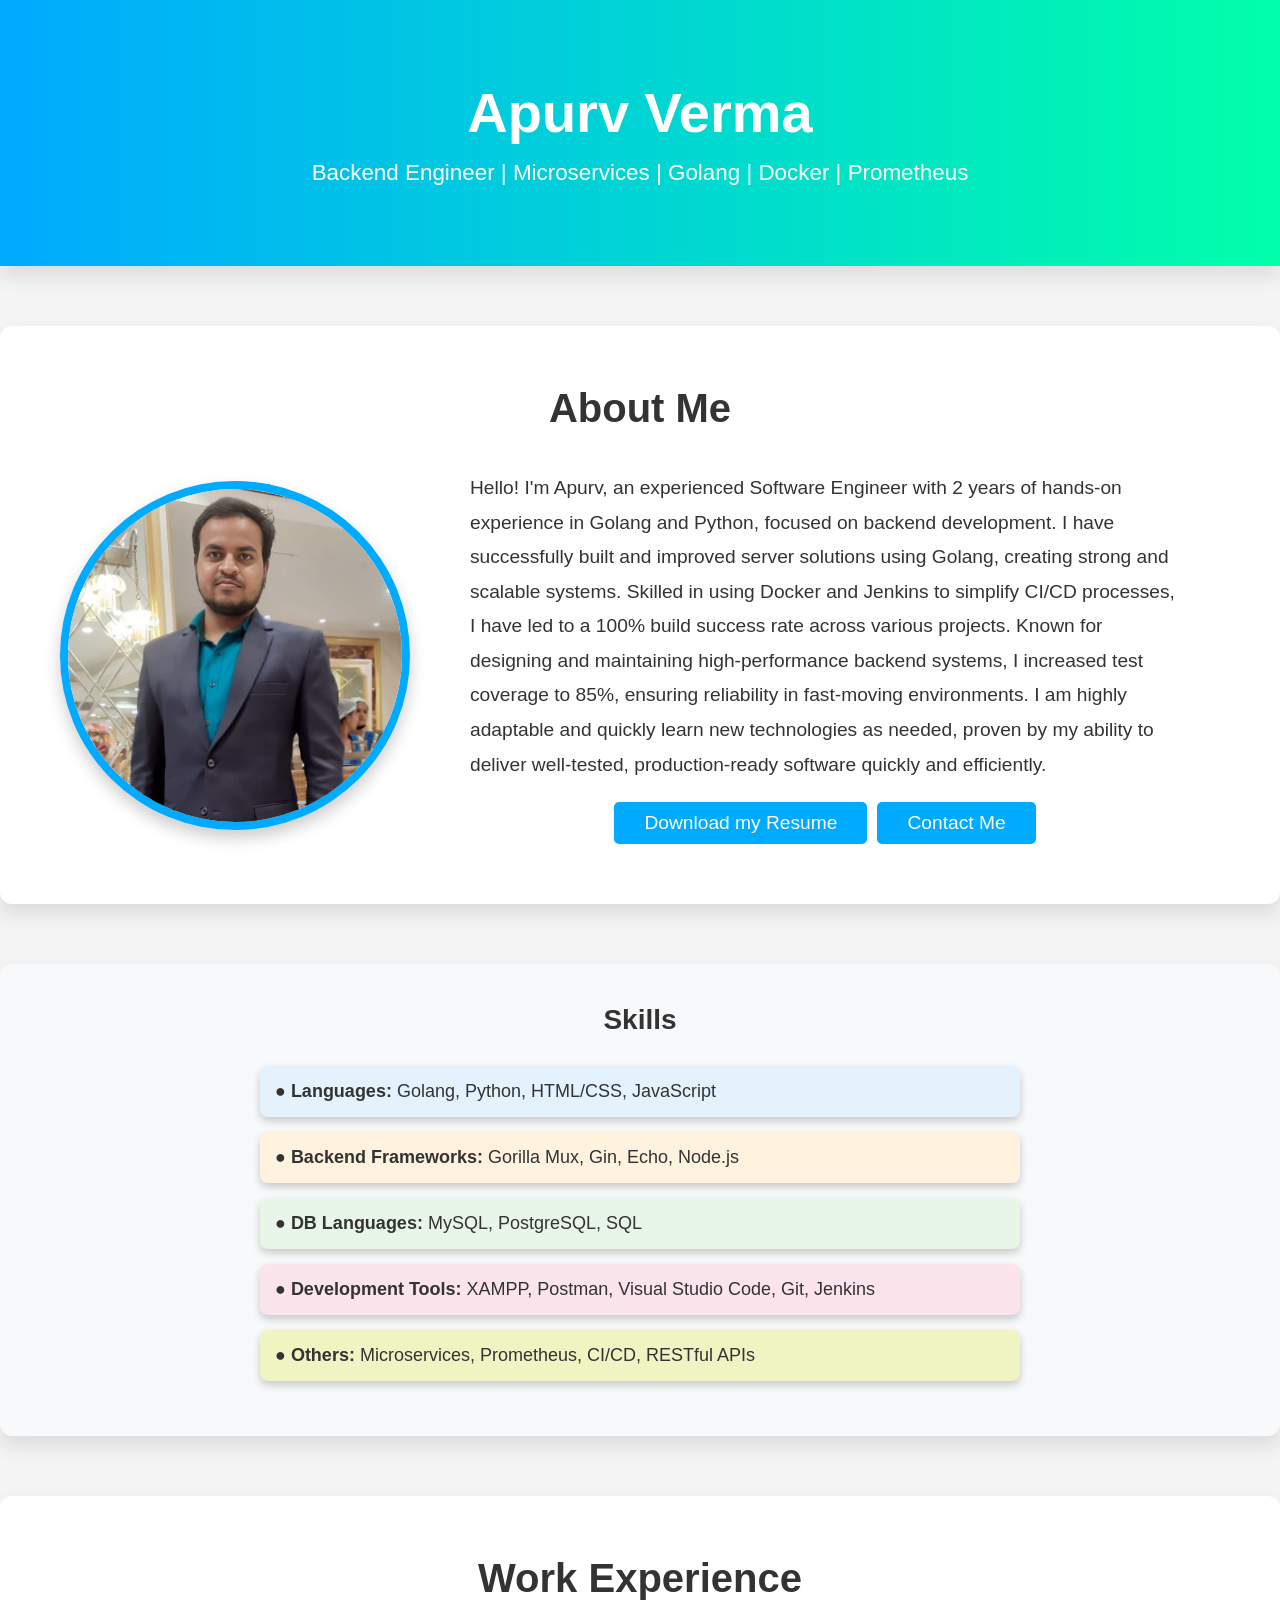
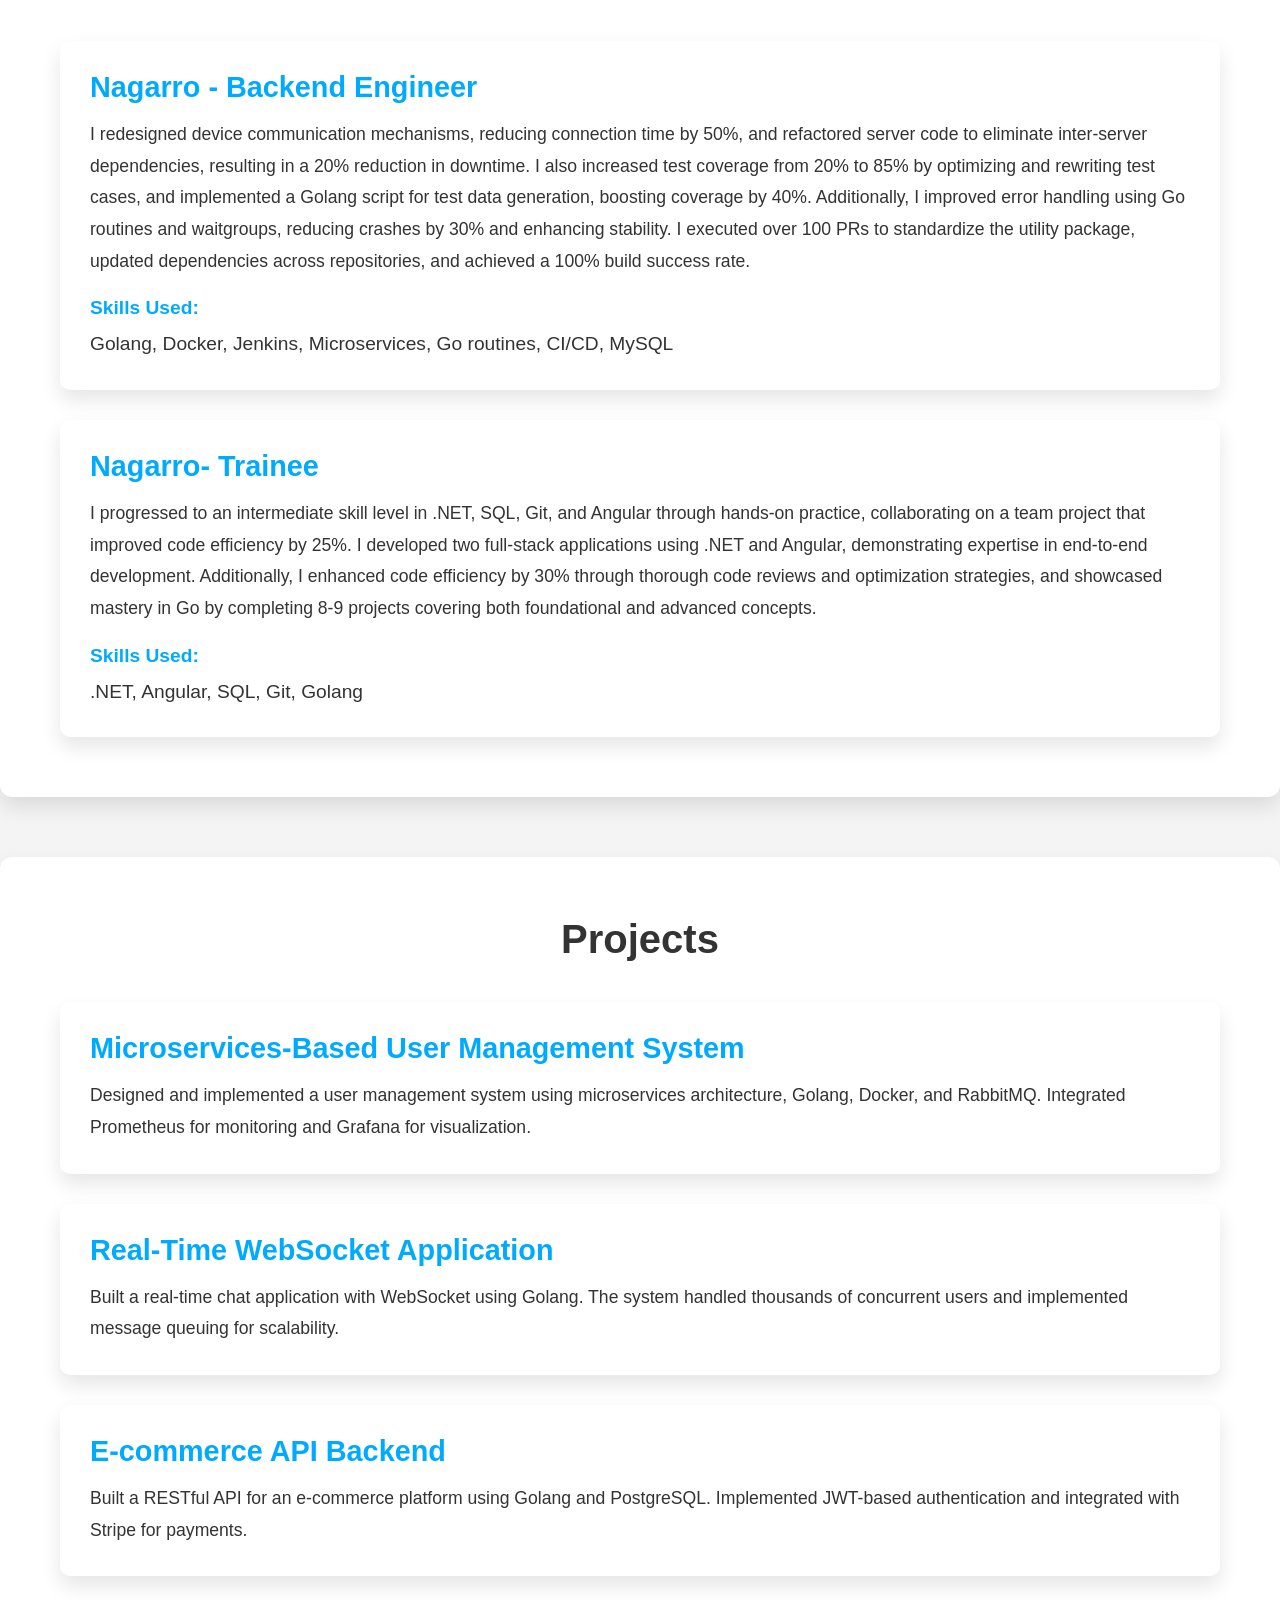
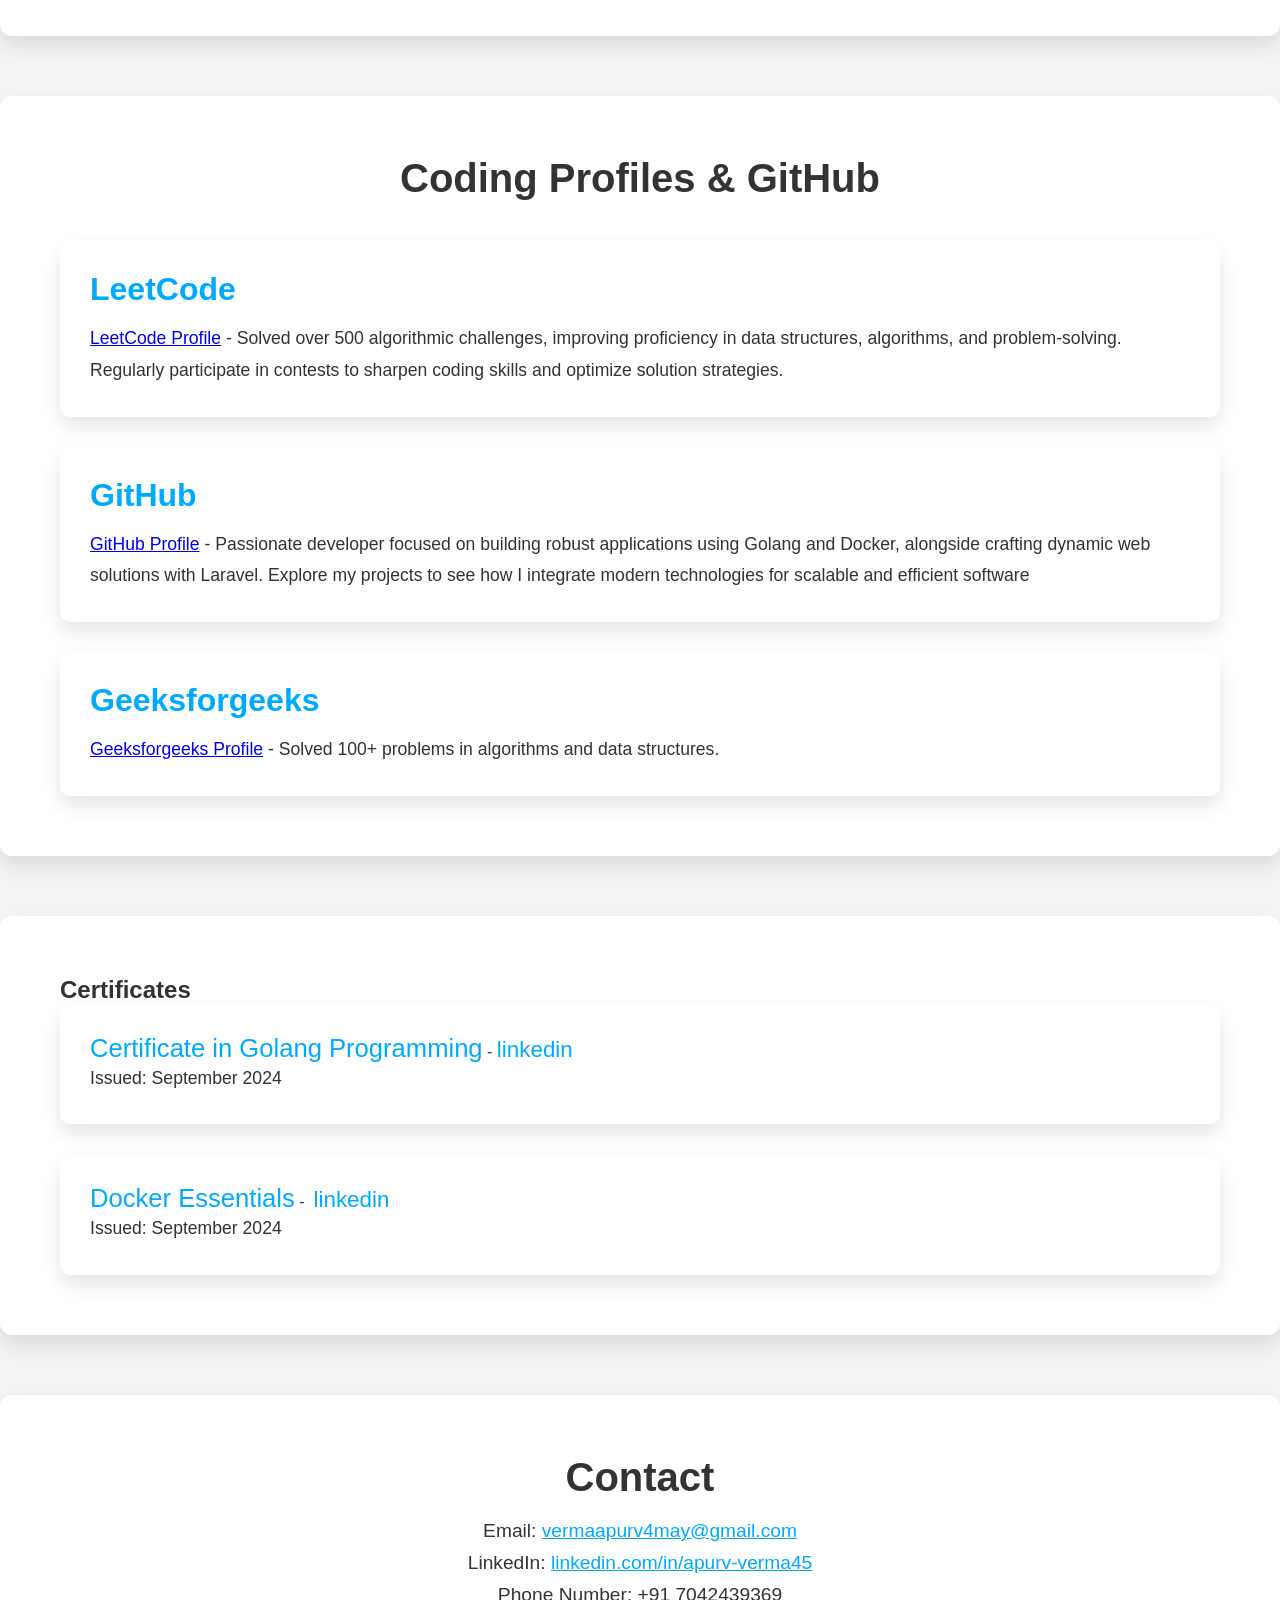
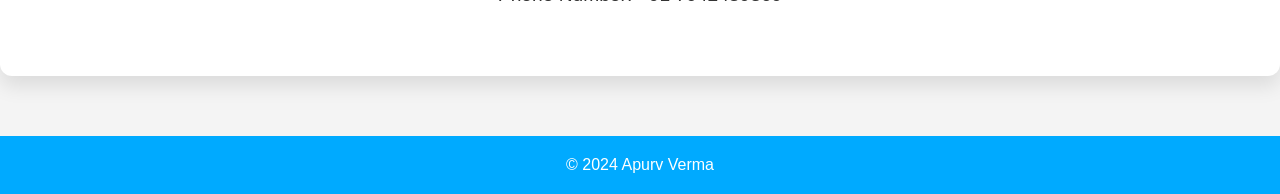
==== index.html @ f47a8c75 "update" ====
<!DOCTYPE html>
<html lang="en">
<head>
    <meta charset="UTF-8">
    <meta name="viewport" content="width=device-width, initial-scale=1.0">
    <title>Apurv Verma</title>
    <link rel="stylesheet" href="styles.css">
</head>
<body>

    <!-- Header Section -->
    <header>
        <div class="header-content">
            <h1>Apurv Verma</h1>
            <p>Backend Engineer | Microservices | Golang | Docker | Prometheus</p>
        </div>
    </header>

    <!-- About Section -->
    <section class="about">
        <div class="container">
            <h2>About Me</h2>
            
            <div class="about-content">
                <div class="about-image">
                    <img src="img.png" alt="Apurv's Profile Picture">
                </div>
                <div class="about-text">
                    <p>Hello! I'm Apurv, an experienced Software Engineer with 2 years of hands-on experience in Golang and Python, focused on backend development. 
                        I have successfully built and improved server solutions using Golang, creating strong and scalable systems. Skilled in using Docker and Jenkins to simplify CI/CD processes,
                         I have led to a 100% build success rate across various projects. Known for designing and maintaining high-performance backend systems, I increased test coverage to 85%, ensuring reliability in fast-moving environments. 
                        I am highly adaptable and quickly learn new technologies as needed, proven by my ability to deliver well-tested, production-ready software quickly and efficiently.</p>
                <div class="button-container">
                    <a href="https://drive.google.com/uc?id=1HU3MiGhmNAr9wUgh-HEKDTlU5QLwqvDx" class="button" download>Download my Resume</a>
                    <a href="#contact" class="button">Contact Me</a>
                </div>
            </div>
                
            </div>
        </div>
    </section>

  
<!-- Skills Section -->
<section class="skills">
    <div class="container">
        <h2>Skills</h2>
        <div class="skills-content">
            <p>● <strong>Languages:</strong>  Golang, Python, HTML/CSS, JavaScript</p>
            <p>● <strong>Backend Frameworks:</strong> Gorilla Mux, Gin, Echo, Node.js</p>
            <p>● <strong>DB Languages:</strong> MySQL, PostgreSQL, SQL</p>
            <p>● <strong>Development Tools:</strong> XAMPP, Postman, Visual Studio Code, Git, Jenkins</p>
            <p>● <strong>Others:</strong> Microservices, Prometheus, CI/CD, RESTful APIs</p>
        </div>
    </div>
</section>


    <!-- Experience Section -->
    <section class="experience">
        <div class="container">
            <h2>Work Experience</h2>
            <div class="experience-content">
                <div class="experience-item">
                    <h3>Nagarro - Backend Engineer</h3>
                    <p>I redesigned device communication mechanisms, reducing connection time by 50%, and refactored server code to eliminate inter-server dependencies, resulting in a 20% reduction in downtime. I also increased test coverage from 20% to 85% by optimizing and rewriting test cases, and implemented a Golang script for test data generation, boosting coverage by 40%. Additionally, I improved error handling using Go routines and waitgroups, reducing crashes by 30% and enhancing stability. I executed over 100 PRs to standardize the utility package, updated dependencies across repositories, and achieved a 100% build success rate.</p>
                    <div class="skills-used">
                        <h3>Skills Used:</h3>
                        <p>Golang, Docker, Jenkins, Microservices, Go routines, CI/CD, MySQL</p>
                    </div>
                </div>
                <div class="experience-item">
                    <h3>Nagarro- Trainee</h3>
                    <p>I progressed to an intermediate skill level in .NET, SQL, Git, and Angular through hands-on practice, collaborating on a team project that improved code efficiency by 25%. I developed two full-stack applications using .NET and Angular, demonstrating expertise in end-to-end development. Additionally, I enhanced code efficiency by 30% through thorough code reviews and optimization strategies, and showcased mastery in Go by completing 8-9 projects covering both foundational and advanced concepts.</p>
                    <div class="skills-used">
                        <h3>Skills Used:</h3>
                        <p> .NET, Angular, SQL, Git, Golang</p>
                    </div>
                </div>
            </div>
        </div>
    </section>

    <!-- Projects Section -->
    <section class="projects">
        <div class="container">
            <h2>Projects</h2>
            <div class="projects-content">
                <div class="project-item">
                    <h3>Microservices-Based User Management System</h3>
                    <p>Designed and implemented a user management system using microservices architecture, Golang, Docker, and RabbitMQ. Integrated Prometheus for monitoring and Grafana for visualization.</p>
                </div>
                <div class="project-item">
                    <h3>Real-Time WebSocket Application</h3>
                    <p>Built a real-time chat application with WebSocket using Golang. The system handled thousands of concurrent users and implemented message queuing for scalability.</p>
                </div>
                <div class="project-item">
                    <h3>E-commerce API Backend</h3>
                    <p>Built a RESTful API for an e-commerce platform using Golang and PostgreSQL. Implemented JWT-based authentication and integrated with Stripe for payments.</p>
                </div>
            </div>
        </div>
    </section>

    <!-- Coding Profiles & GitHub Section -->
    <section class="coding-profiles">
        <div class="container">
            <h2>Coding Profiles & GitHub</h2>
            <div class="profiles-content">
                <div class="profile-item">
                    <h3>LeetCode</h3>
                    <p><a href="https://leetcode.com/mikewattoski" target="_blank">LeetCode Profile</a> - Solved over 500 algorithmic challenges, improving proficiency in data structures, algorithms, and problem-solving. Regularly participate in contests to sharpen coding skills and optimize solution strategies.</p>
                </div>
                <div class="profile-item">
                    <h3>GitHub</h3>
                    <p><a href="https://github.com/Mikewattoski" target="_blank">GitHub Profile</a> - Passionate developer focused on building robust applications using Golang and Docker, alongside crafting dynamic web solutions with Laravel. Explore my projects to see how I integrate modern technologies for scalable and efficient software</p>
                </div>
                <div class="profile-item">
                    <h3>Geeksforgeeks</h3>
                    <p><a href="https://www.geeksforgeeks.org/user/vermaapurv420/" target="_blank">Geeksforgeeks Profile</a> - Solved 100+ problems in algorithms and data structures.</p>
                </div>
            </div>
        </div>
    </section>

    <section class="certificates-section"></div>
        <div class="container">
        <h2>Certificates</h2>
        <div class="certificate-content">
        <div class="certificate">
            <span class="certificate-title">Certificate in Golang Programming</span>&nbsp;-&nbsp;<span class="certificate-titlin">linkedin</span><br>
            <p>Issued: September 2024</p>
        </div>
        <div class="certificate">
            <span class="certificate-title">Docker Essentials</span>&nbsp;-&nbsp;  <span class="certificate-titlin">linkedin</span><br>
            <p>Issued: September 2024</p>
        </div>
    </div>
        </div>
        <!-- Add more certificates as needed -->
    </section>

    <!-- Contact Section -->
    <section class="contact" id="contact">
        <div class="container">
            <h2>Contact</h2>
            <p>Email: <a href="mailto:vermaapurv4may@gmail.com">vermaapurv4may@gmail.com</a></p>
            <p>LinkedIn: <a href="https://www.linkedin.com/in/apurv-verma45" target="_blank">linkedin.com/in/apurv-verma45</a></p>
            <p>Phone Number: +91 7042439369</p>
        </div>
    </section>

    <!-- Footer -->
    <footer>
        <p>© 2024 Apurv Verma</p>
    </footer>

</body>
</html>
---- styles.css ----
/* Global Styles */
* {
    margin: 0;
    padding: 0;
    box-sizing: border-box;
}

body {
    font-family: 'Arial', sans-serif;
    background-color: #f4f4f4;
    color: #333;
}

/* Container */
.container {
    max-width: 1200px;
    margin: auto;
    padding: 0 20px;
}

/* Section Styling */
section {
    margin-bottom: 60px;
    padding: 60px 20px;
    background-color: #fff;
    border-radius: 12px;
    box-shadow: 0 10px 20px rgba(0, 0, 0, 0.1);
}

/* Header */
header {
    background: linear-gradient(90deg, #00aaff, #00ffaa);
    padding: 80px 0;
    text-align: center;
    color: #fff;
    margin-bottom: 60px;
    box-shadow: 0 10px 20px rgba(0, 0, 0, 0.1);
}

header h1 {
    font-size: 3.5rem;
    margin-bottom: 15px;
}

header p {
    font-size: 1.4rem;
}

/* About Section */
.about h2 {
    text-align: center;
    margin-bottom: 40px;
    font-size: 2.5rem;
}

.about-content {
    display: flex;
    justify-content: space-between;
    align-items: center;
    flex-wrap: wrap;
}

.about-text {
    flex: 1;
    margin-right: 40px;
}

.about-image img {
    width: 350px;
    border-radius: 50%;
    border: 8px solid #00aaff;
    box-shadow: 0 8px 16px rgba(0, 0, 0, 0.2);
    margin-right: 60px;
}

.about p {
    font-size: 1.2rem;
    line-height: 1.8;
}

/* Experience Section */
.experience h2 {
    text-align: center;
    margin-bottom: 40px;
    font-size: 2.5rem;
}

.experience-content {
    display: flex;
    flex-direction: column;
    gap: 30px;
}

.experience-item {
    background-color: #fff;
    padding: 30px;
    border-radius: 10px;
    box-shadow: 0 10px 20px rgba(0, 0, 0, 0.1);
    transition: transform 0.3s ease;
}

.experience-item:hover {
    transform: translateY(-5px);
}

.experience-item h3 {
    font-size: 1.8rem;
    color: #00aaff;
    margin-bottom: 15px;
}

.experience-item p {
    font-size: 1.1rem;
    line-height: 1.8;
}

/* Projects Section */
.projects h2 {
    text-align: center;
    margin-bottom: 40px;
    font-size: 2.5rem;
}

.projects-content {
    display: flex;
    flex-direction: column;
    gap: 30px;
}

.project-item {
    background-color: #fff;
    padding: 30px;
    border-radius: 10px;
    box-shadow: 0 10px 20px rgba(0, 0, 0, 0.1);
    transition: transform 0.3s ease;
}

.project-item:hover {
    transform: translateY(-5px);
}

.project-item h3 {
    font-size: 1.8rem;
    color: #00aaff;
    margin-bottom: 15px;
}

.project-item p {
    font-size: 1.1rem;
    line-height: 1.8;
}

/* Coding Profiles & GitHub Section */
.coding-profiles h2 {
    text-align: center;
    margin-bottom: 40px;
    font-size: 2.5rem;
}

.profiles-content {
    display: flex;
    flex-direction: column;
    gap: 30px;
}

.profile-item {
    background-color: #fff;
    padding: 30px;
    border-radius: 10px;
    box-shadow: 0 10px 20px rgba(0, 0, 0, 0.1);
    transition: transform 0.3s ease;
}

.profile-item:hover {
    transform: translateY(-5px);
}

.profile-item h3 {
    font-size: 2rem;
    color: #00aaff;
    margin-bottom: 15px;
}

.profile-item p {
    font-size: 1.1rem;
    line-height: 1.8;
}

/* Contact Section */
.contact h2 {
    text-align: center;
    margin-bottom: 20px;
    font-size: 2.5rem;
}

.contact p {
    text-align: center;
    font-size: 1.2rem;
    margin-bottom: 10px;
}

.contact a {
    color: #00aaff;
}

/* Footer */
footer {
    text-align: center;
    padding: 20px;
    background-color: #00aaff;
    color: #fff;
    font-size: 1rem;
    margin-top: 40px;
}


.skills-used {
    margin-top: 20px;
}

.skills-used h3 {
    font-size: 1.2rem;
    color: #00aaff;
    margin-bottom: 10px;
}

.skills-used p {
    font-size: 1.2rem;
    line-height: 1.6;
}

.certificate-content {
    display: flex;
    flex-direction: column;
    gap: 30px;
}

.certificate {
    background-color: #fff;
    padding: 30px;
    border-radius: 10px;
    box-shadow: 0 10px 20px rgba(0, 0, 0, 0.1);
    transition: transform 0.3s ease;
}

.certificate:hover {
    transform: translateY(-5px);
}

.certificate-title {
    font-size: 1.6rem;
    color: #00aaff;
    margin-bottom: 15px;
}
.certificate-titlin {
    font-size: 1.4rem;
    color: #00aaff;
    margin-bottom: 15px;
}
.certificate p {
    font-size: 1.1rem;
    line-height: 1.8;
}

/* Button Container */
.button-container {
    margin-top: 20px;
    display: flex;
    flex-direction: column; /* Stack buttons vertically on small screens */
    gap: 10px; /* Space between buttons */
    justify-content: center; /* Center buttons */
}

/* Button Styles */
.button {
    background-color: #00aaff;
    color: white;
    padding: 10px 20px;
    border: none;
    border-radius: 5px;
    text-decoration: none;
    font-size: 1.1rem;
    transition: background-color 0.3s ease;
    text-align: center; /* Center text in button */
}

/* Hover Effect */
.button:hover {
    background-color: #0088cc;
}

.skills {
    background-color: #f8f9fa; /* Light background for skills section */
    padding: 40px 0;
}

.skills h2 {
    text-align: center;
    margin-bottom: 30px;
    font-size: 28px; /* Increase header font size */
}

.skills-content {
    margin: 0 auto; /* Center the text block */
    max-width: 800px; /* Limit the width of the content */
    padding: 0 20px; /* Add horizontal padding */
}

.skills-content p {
    font-size: 18px; /* Increase paragraph font size */
    margin: 15px 0; /* Add margin between lines */
    padding: 15px; /* Add padding inside each skill box */
    border-radius: 8px; /* Rounded corners */
    transition: box-shadow 0.3s ease; /* Smooth transition for shadow effect */
}

/* Individual skill categories */
.skills-content p:nth-child(1) {
    background-color: #e3f2fd; /* Light blue background */
    box-shadow: 0 4px 8px rgba(0, 0, 0, 0.2); /* Subtle shadow */
}

.skills-content p:nth-child(2) {
    background-color: #fff3e0; /* Light orange background */
    box-shadow: 0 4px 8px rgba(0, 0, 0, 0.2); /* Subtle shadow */
}

.skills-content p:nth-child(3) {
    background-color: #e8f5e9; /* Light green background */
    box-shadow: 0 4px 8px rgba(0, 0, 0, 0.2); /* Subtle shadow */
}

.skills-content p:nth-child(4) {
    background-color: #fce4ec; /* Light pink background */
    box-shadow: 0 4px 8px rgba(0, 0, 0, 0.2); /* Subtle shadow */
}

.skills-content p:nth-child(5) {
    background-color: #f0f4c3; /* Light lime background */
    box-shadow: 0 4px 8px rgba(0, 0, 0, 0.2); /* Subtle shadow */
}

/* Hover effect */
.skills-content p:hover {
    box-shadow: 0 8px 16px rgba(0, 0, 0, 0.4); /* Darker shadow on hover */
    transform: translateY(-2px); /* Slight lift effect */
    transition: box-shadow 0.3s ease, transform 0.3s ease; /* Smooth transition for hover effects */
}


/* Media Queries for Button Responsiveness */
@media (min-width: 768px) {
    .button-container {
        flex-direction: row; /* Stack buttons side by side on larger screens */
    }

   
    .button {
        padding: 10px 30px; /* More padding on larger screens */
        font-size: 1.2rem; /* Slightly larger font size */
    }
}

@media (max-width: 480px) {
    .button {
        font-size: 1rem; /* Smaller font size for very small screens */
        padding: 8px 15px; /* Adjust padding for smaller screens */
    }
    .about-image img {
        margin-right: 0;
    }
}


/* Media Queries for Responsiveness */
@media (max-width: 768px) {
    .about-content {
        flex-direction: column;
        text-align: center;
    }

    .about-text {
        margin: 0;
    }

    .about-image img {
        width: 250px;
    }

    header h1 {
        font-size: 2.5rem;
    }

    header p {
        font-size: 1.2rem;
    }
}

@media (max-width: 480px) {
    .about-image img {
        width: 200px;
    }

    header h1 {
        font-size: 2rem;
    }

    header p {
        font-size: 1rem;
    }
}
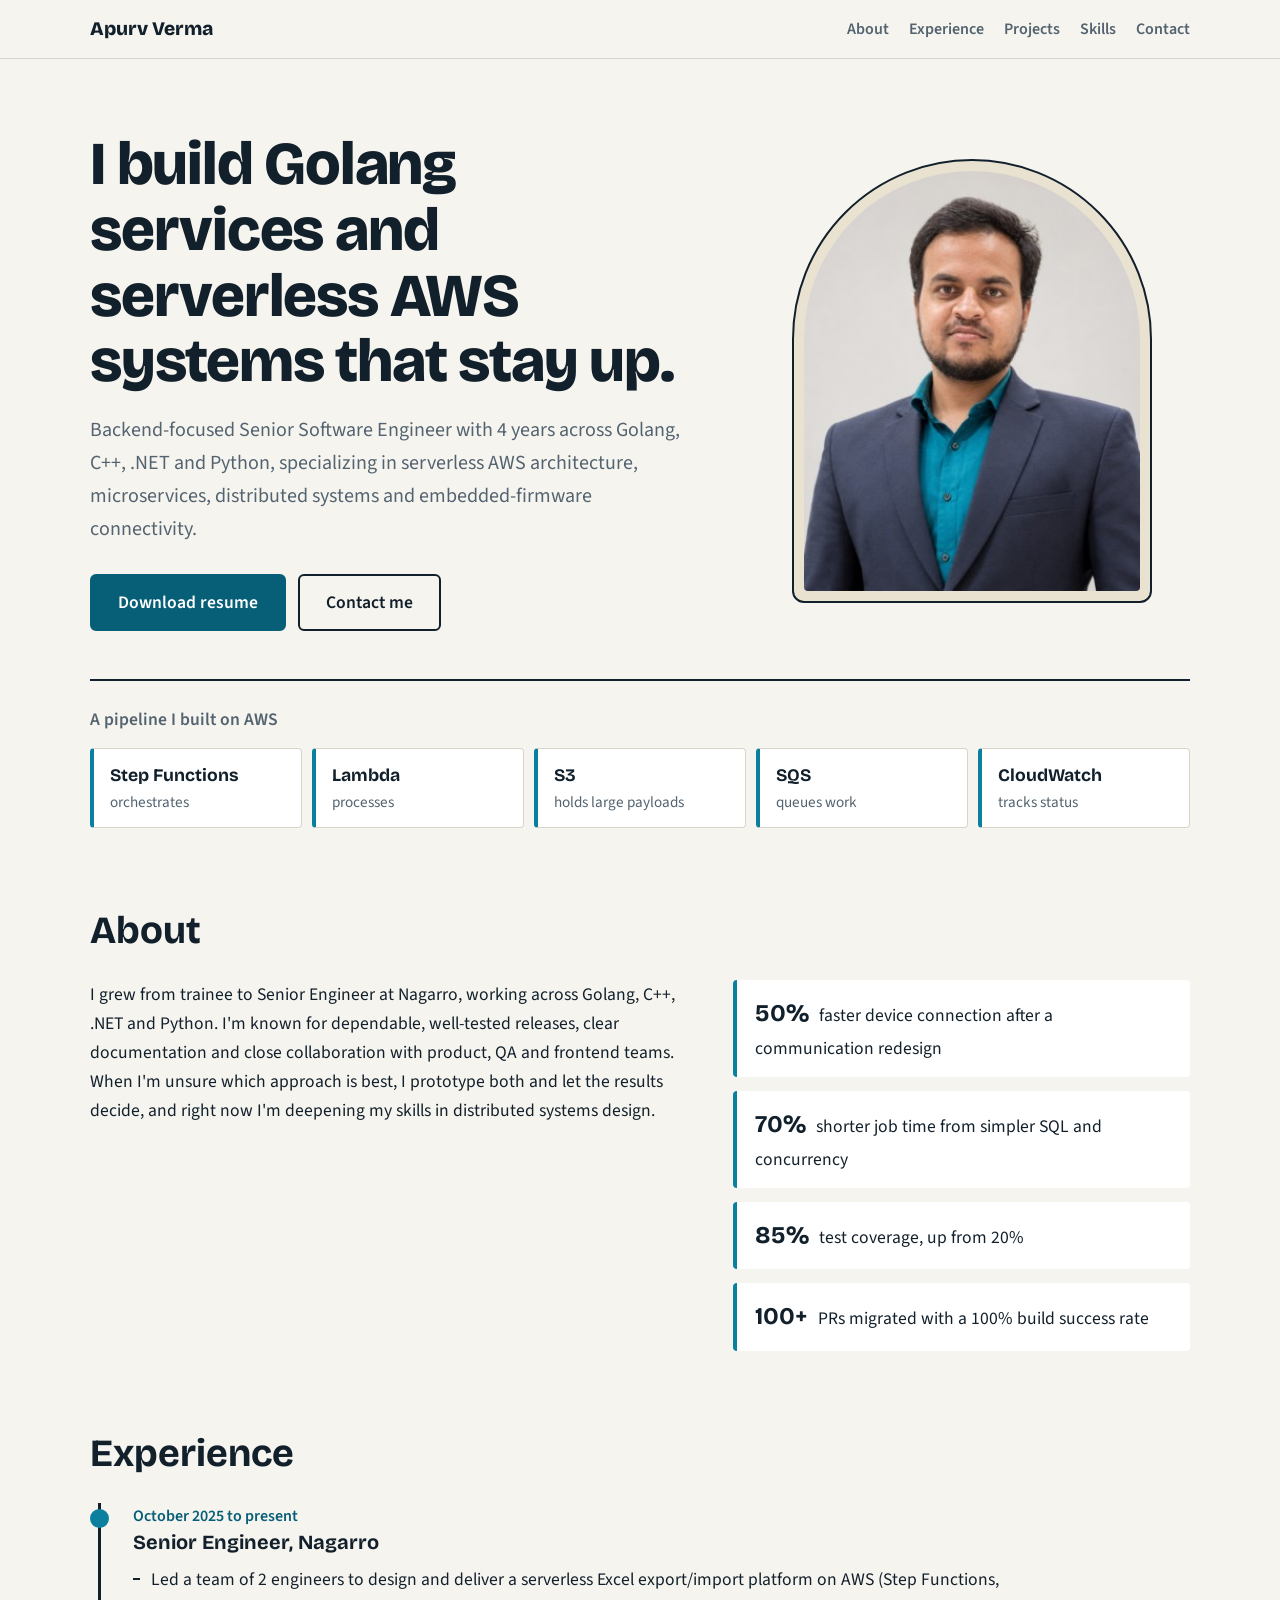
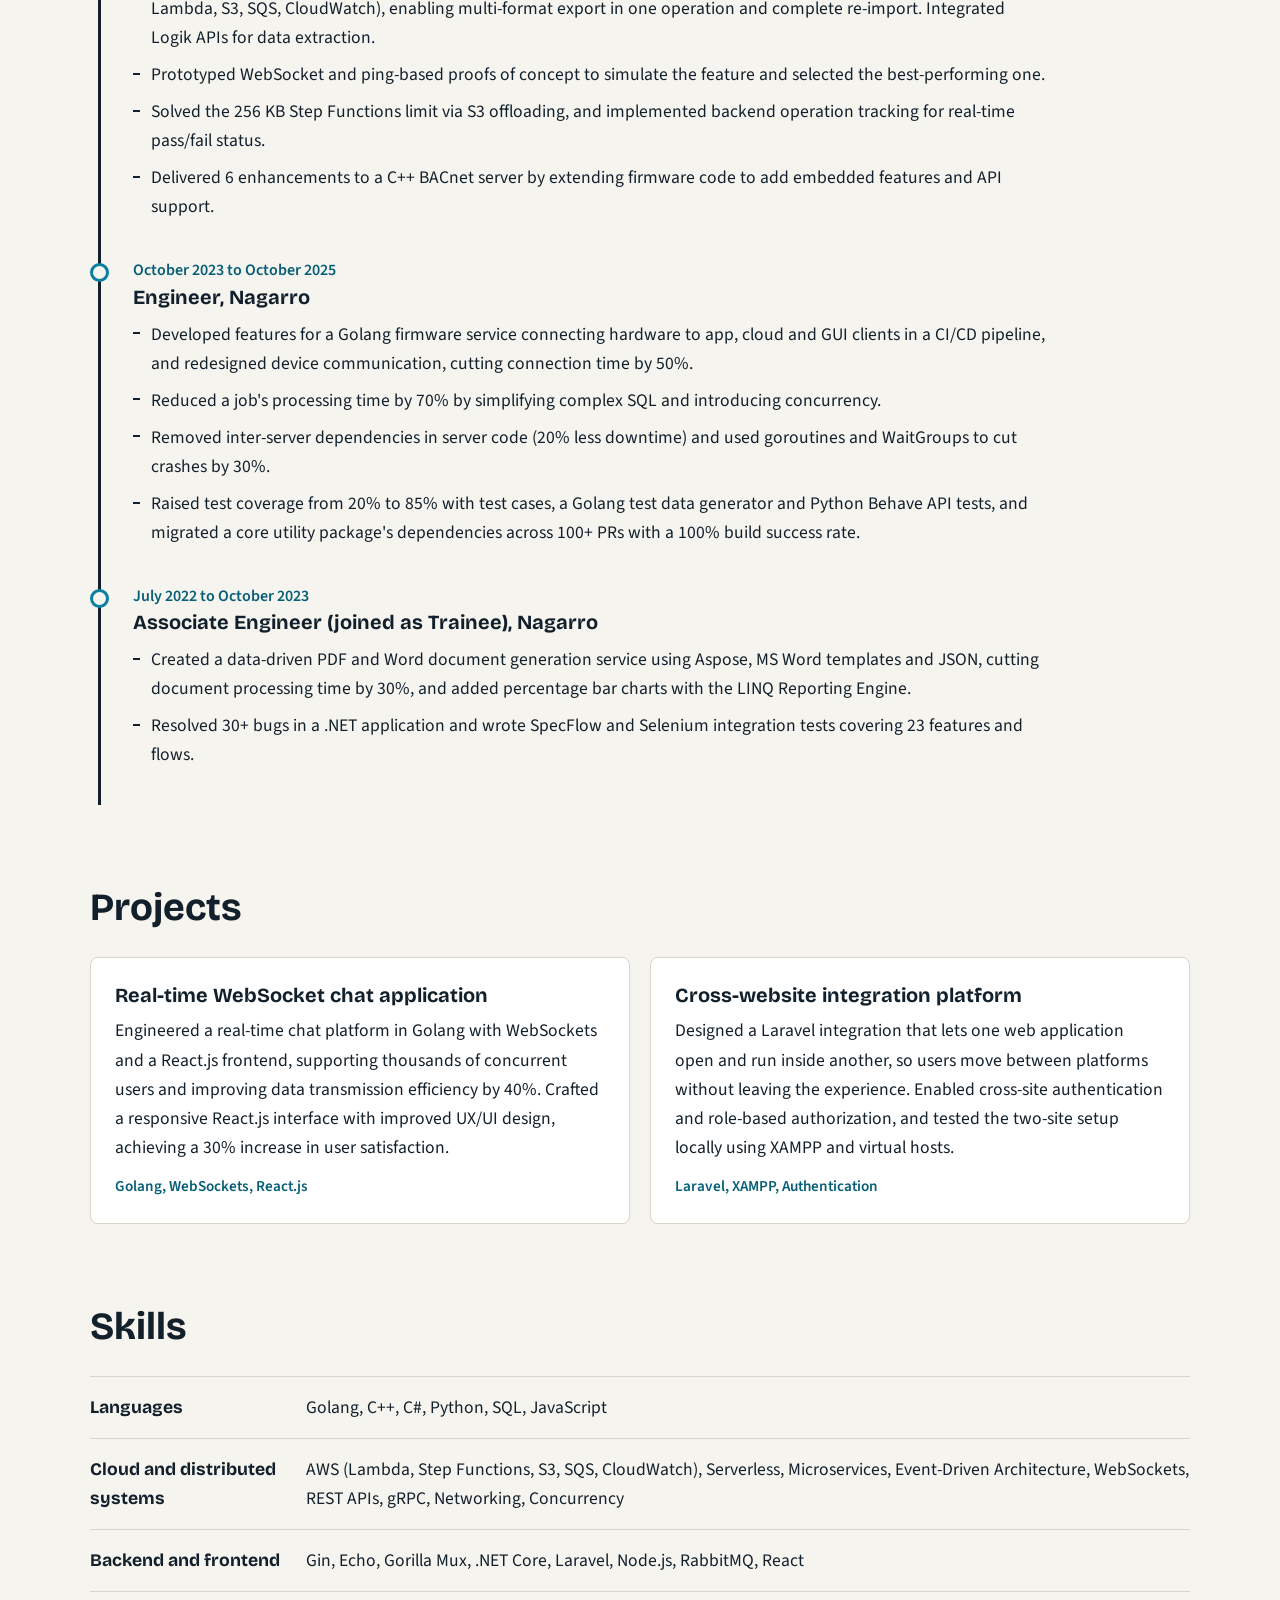
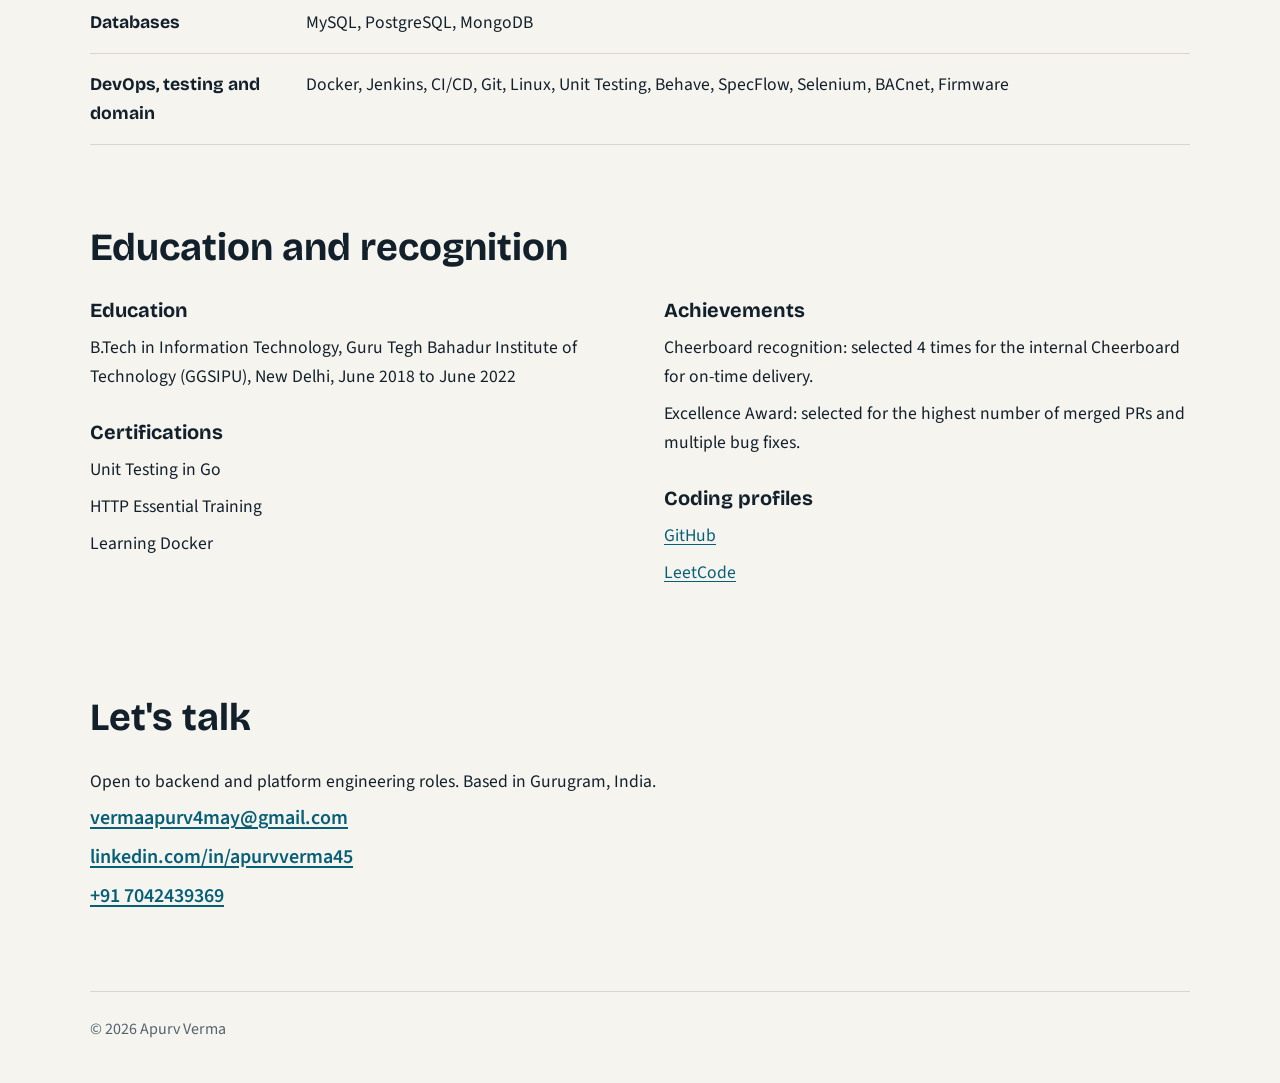
==== commit 89b9a890: "update my profile" ====
--- a/index.html
+++ b/index.html
@@ -1,159 +1,170 @@
 <!DOCTYPE html>
 <html lang="en">
 <head>
-    <meta charset="UTF-8">
-    <meta name="viewport" content="width=device-width, initial-scale=1.0">
-    <title>Apurv Verma</title>
-    <link rel="stylesheet" href="styles.css">
+<meta charset="UTF-8">
+<meta name="viewport" content="width=device-width, initial-scale=1.0">
+<title>Apurv Verma | Senior Software Engineer, Golang &amp; AWS</title>
+<meta name="description" content="Apurv Verma is a Senior Software Engineer building Golang microservices and serverless AWS systems.">
+<link rel="preconnect" href="https://fonts.googleapis.com">
+<link rel="preconnect" href="https://fonts.gstatic.com" crossorigin>
+<link href="https://fonts.googleapis.com/css2?family=Bricolage+Grotesque:wght@500;700;800&family=Source+Sans+3:wght@400;600&display=swap" rel="stylesheet">
+<link rel="stylesheet" href="styles.css">
 </head>
 <body>
 
-    <!-- Header Section -->
-    <header>
-        <div class="header-content">
-            <h1>Apurv Verma</h1>
-            <p>Backend Engineer | Microservices | Golang | Docker | Prometheus</p>
-        </div>
-    </header>
+<header class="nav">
+  <a class="brand" href="#top">Apurv Verma</a>
+  <nav aria-label="Main">
+    <a href="#about">About</a>
+    <a href="#experience">Experience</a>
+    <a href="#projects">Projects</a>
+    <a href="#skills">Skills</a>
+    <a href="#contact">Contact</a>
+  </nav>
+</header>
 
-    <!-- About Section -->
-    <section class="about">
-        <div class="container">
-            <h2>About Me</h2>
-            
-            <div class="about-content">
-                <div class="about-image">
-                    <img src="img.png" alt="Apurv's Profile Picture">
-                </div>
-                <div class="about-text">
-                    <p>Hello! I'm Apurv, an experienced Software Engineer with 2 years of hands-on experience in Golang and Python, focused on backend development. 
-                        I have successfully built and improved server solutions using Golang, creating strong and scalable systems. Skilled in using Docker and Jenkins to simplify CI/CD processes,
-                         I have led to a 100% build success rate across various projects. Known for designing and maintaining high-performance backend systems, I increased test coverage to 85%, ensuring reliability in fast-moving environments. 
-                        I am highly adaptable and quickly learn new technologies as needed, proven by my ability to deliver well-tested, production-ready software quickly and efficiently.</p>
-                <div class="button-container">
-                    <a href="https://drive.google.com/uc?id=1HU3MiGhmNAr9wUgh-HEKDTlU5QLwqvDx" class="button" download>Download my Resume</a>
-                    <a href="#contact" class="button">Contact Me</a>
-                </div>
-            </div>
-                
-            </div>
-        </div>
-    </section>
+<main id="top">
+  <section class="hero wrap">
+    <div class="hero-text">
+      <h1>I build Golang services and serverless AWS systems that stay up.</h1>
+      <p class="lead">Backend-focused Senior Software Engineer with 4 years across Golang, C++, .NET and Python, specializing in serverless AWS architecture, microservices, distributed systems and embedded-firmware connectivity.</p>
+      <div class="actions">
+        <a class="btn primary" href="https://drive.google.com/uc?id=1cOaR02P2-Bm-VUjCeo49iSSNd7tK5LYZ" download>Download resume</a>
+        <a class="btn" href="#contact">Contact me</a>
+      </div>
+    </div>
+    <figure class="hero-photo">
+      <img src="img.jpg" alt="Portrait of Apurv Verma">
+    </figure>
+  </section>
 
-  
-<!-- Skills Section -->
-<section class="skills">
-    <div class="container">
-        <h2>Skills</h2>
-        <div class="skills-content">
-            <p>● <strong>Languages:</strong>  Golang, Python, HTML/CSS, JavaScript</p>
-            <p>● <strong>Backend Frameworks:</strong> Gorilla Mux, Gin, Echo, Node.js</p>
-            <p>● <strong>DB Languages:</strong> MySQL, PostgreSQL, SQL</p>
-            <p>● <strong>Development Tools:</strong> XAMPP, Postman, Visual Studio Code, Git, Jenkins</p>
-            <p>● <strong>Others:</strong> Microservices, Prometheus, CI/CD, RESTful APIs</p>
-        </div>
+  <section class="wrap flow-band" aria-label="Example serverless pipeline">
+    <p class="flow-title">A pipeline I built on AWS</p>
+    <ol class="flow">
+      <li>Step Functions<span>orchestrates</span></li>
+      <li>Lambda<span>processes</span></li>
+      <li>S3<span>holds large payloads</span></li>
+      <li>SQS<span>queues work</span></li>
+      <li>CloudWatch<span>tracks status</span></li>
+    </ol>
+  </section>
+
+  <section id="about" class="wrap block">
+    <h2>About</h2>
+    <div class="about-grid">
+      <p>I grew from trainee to Senior Engineer at Nagarro, working across Golang, C++, .NET and Python. I'm known for dependable, well-tested releases, clear documentation and close collaboration with product, QA and frontend teams. When I'm unsure which approach is best, I prototype both and let the results decide, and right now I'm deepening my skills in distributed systems design.</p>
+      <ul class="facts">
+        <li><strong>50%</strong> faster device connection after a communication redesign</li>
+        <li><strong>70%</strong> shorter job time from simpler SQL and concurrency</li>
+        <li><strong>85%</strong> test coverage, up from 20%</li>
+        <li><strong>100+</strong> PRs migrated with a 100% build success rate</li>
+      </ul>
     </div>
-</section>
+  </section>
 
+  <section id="experience" class="wrap block">
+    <h2>Experience</h2>
+    <ol class="timeline">
+      <li>
+        <p class="when">October 2025 to present</p>
+        <h3>Senior Engineer, Nagarro</h3>
+        <ul>
+          <li>Led a team of 2 engineers to design and deliver a serverless Excel export/import platform on AWS (Step Functions, Lambda, S3, SQS, CloudWatch), enabling multi-format export in one operation and complete re-import. Integrated Logik APIs for data extraction.</li>
+          <li>Prototyped WebSocket and ping-based proofs of concept to simulate the feature and selected the best-performing one.</li>
+          <li>Solved the 256 KB Step Functions limit via S3 offloading, and implemented backend operation tracking for real-time pass/fail status.</li>
+          <li>Delivered 6 enhancements to a C++ BACnet server by extending firmware code to add embedded features and API support.</li>
+        </ul>
+      </li>
+      <li>
+        <p class="when">October 2023 to October 2025</p>
+        <h3>Engineer, Nagarro</h3>
+        <ul>
+          <li>Developed features for a Golang firmware service connecting hardware to app, cloud and GUI clients in a CI/CD pipeline, and redesigned device communication, cutting connection time by 50%.</li>
+          <li>Reduced a job's processing time by 70% by simplifying complex SQL and introducing concurrency.</li>
+          <li>Removed inter-server dependencies in server code (20% less downtime) and used goroutines and WaitGroups to cut crashes by 30%.</li>
+          <li>Raised test coverage from 20% to 85% with test cases, a Golang test data generator and Python Behave API tests, and migrated a core utility package's dependencies across 100+ PRs with a 100% build success rate.</li>
+        </ul>
+      </li>
+      <li>
+        <p class="when">July 2022 to October 2023</p>
+        <h3>Associate Engineer (joined as Trainee), Nagarro</h3>
+        <ul>
+          <li>Created a data-driven PDF and Word document generation service using Aspose, MS Word templates and JSON, cutting document processing time by 30%, and added percentage bar charts with the LINQ Reporting Engine.</li>
+          <li>Resolved 30+ bugs in a .NET application and wrote SpecFlow and Selenium integration tests covering 23 features and flows.</li>
+        </ul>
+      </li>
+    </ol>
+  </section>
 
-    <!-- Experience Section -->
-    <section class="experience">
-        <div class="container">
-            <h2>Work Experience</h2>
-            <div class="experience-content">
-                <div class="experience-item">
-                    <h3>Nagarro - Backend Engineer</h3>
-                    <p>I redesigned device communication mechanisms, reducing connection time by 50%, and refactored server code to eliminate inter-server dependencies, resulting in a 20% reduction in downtime. I also increased test coverage from 20% to 85% by optimizing and rewriting test cases, and implemented a Golang script for test data generation, boosting coverage by 40%. Additionally, I improved error handling using Go routines and waitgroups, reducing crashes by 30% and enhancing stability. I executed over 100 PRs to standardize the utility package, updated dependencies across repositories, and achieved a 100% build success rate.</p>
-                    <div class="skills-used">
-                        <h3>Skills Used:</h3>
-                        <p>Golang, Docker, Jenkins, Microservices, Go routines, CI/CD, MySQL</p>
-                    </div>
-                </div>
-                <div class="experience-item">
-                    <h3>Nagarro- Trainee</h3>
-                    <p>I progressed to an intermediate skill level in .NET, SQL, Git, and Angular through hands-on practice, collaborating on a team project that improved code efficiency by 25%. I developed two full-stack applications using .NET and Angular, demonstrating expertise in end-to-end development. Additionally, I enhanced code efficiency by 30% through thorough code reviews and optimization strategies, and showcased mastery in Go by completing 8-9 projects covering both foundational and advanced concepts.</p>
-                    <div class="skills-used">
-                        <h3>Skills Used:</h3>
-                        <p> .NET, Angular, SQL, Git, Golang</p>
-                    </div>
-                </div>
-            </div>
-        </div>
-    </section>
+  <section id="projects" class="wrap block">
+    <h2>Projects</h2>
+    <div class="projects">
+      <article class="project">
+        <h3>Real-time WebSocket chat application</h3>
+        <p>Engineered a real-time chat platform in Golang with WebSockets and a React.js frontend, supporting thousands of concurrent users and improving data transmission efficiency by 40%. Crafted a responsive React.js interface with improved UX/UI design, achieving a 30% increase in user satisfaction.</p>
+        <p class="tags">Golang, WebSockets, React.js</p>
+      </article>
+      <article class="project">
+        <h3>Cross-website integration platform</h3>
+        <p>Designed a Laravel integration that lets one web application open and run inside another, so users move between platforms without leaving the experience. Enabled cross-site authentication and role-based authorization, and tested the two-site setup locally using XAMPP and virtual hosts.</p>
+        <p class="tags">Laravel, XAMPP, Authentication</p>
+      </article>
+    </div>
+  </section>
 
-    <!-- Projects Section -->
-    <section class="projects">
-        <div class="container">
-            <h2>Projects</h2>
-            <div class="projects-content">
-                <div class="project-item">
-                    <h3>Microservices-Based User Management System</h3>
-                    <p>Designed and implemented a user management system using microservices architecture, Golang, Docker, and RabbitMQ. Integrated Prometheus for monitoring and Grafana for visualization.</p>
-                </div>
-                <div class="project-item">
-                    <h3>Real-Time WebSocket Application</h3>
-                    <p>Built a real-time chat application with WebSocket using Golang. The system handled thousands of concurrent users and implemented message queuing for scalability.</p>
-                </div>
-                <div class="project-item">
-                    <h3>E-commerce API Backend</h3>
-                    <p>Built a RESTful API for an e-commerce platform using Golang and PostgreSQL. Implemented JWT-based authentication and integrated with Stripe for payments.</p>
-                </div>
-            </div>
-        </div>
-    </section>
+  <section id="skills" class="wrap block">
+    <h2>Skills</h2>
+    <dl class="skills">
+      <div><dt>Languages</dt><dd>Golang, C++, C#, Python, SQL, JavaScript</dd></div>
+      <div><dt>Cloud and distributed systems</dt><dd>AWS (Lambda, Step Functions, S3, SQS, CloudWatch), Serverless, Microservices, Event-Driven Architecture, WebSockets, REST APIs, gRPC, Networking, Concurrency</dd></div>
+      <div><dt>Backend and frontend</dt><dd>Gin, Echo, Gorilla Mux, .NET Core, Laravel, Node.js, RabbitMQ, React</dd></div>
+      <div><dt>Databases</dt><dd>MySQL, PostgreSQL, MongoDB</dd></div>
+      <div><dt>DevOps, testing and domain</dt><dd>Docker, Jenkins, CI/CD, Git, Linux, Unit Testing, Behave, SpecFlow, Selenium, BACnet, Firmware</dd></div>
+    </dl>
+  </section>
 
-    <!-- Coding Profiles & GitHub Section -->
-    <section class="coding-profiles">
-        <div class="container">
-            <h2>Coding Profiles & GitHub</h2>
-            <div class="profiles-content">
-                <div class="profile-item">
-                    <h3>LeetCode</h3>
-                    <p><a href="https://leetcode.com/mikewattoski" target="_blank">LeetCode Profile</a> - Solved over 500 algorithmic challenges, improving proficiency in data structures, algorithms, and problem-solving. Regularly participate in contests to sharpen coding skills and optimize solution strategies.</p>
-                </div>
-                <div class="profile-item">
-                    <h3>GitHub</h3>
-                    <p><a href="https://github.com/Mikewattoski" target="_blank">GitHub Profile</a> - Passionate developer focused on building robust applications using Golang and Docker, alongside crafting dynamic web solutions with Laravel. Explore my projects to see how I integrate modern technologies for scalable and efficient software</p>
-                </div>
-                <div class="profile-item">
-                    <h3>Geeksforgeeks</h3>
-                    <p><a href="https://www.geeksforgeeks.org/user/vermaapurv420/" target="_blank">Geeksforgeeks Profile</a> - Solved 100+ problems in algorithms and data structures.</p>
-                </div>
-            </div>
-        </div>
-    </section>
+  <section class="wrap block">
+    <h2>Education and recognition</h2>
+    <div class="two-col">
+      <div>
+        <h3>Education</h3>
+        <ul class="plain">
+          <li>B.Tech in Information Technology, Guru Tegh Bahadur Institute of Technology (GGSIPU), New Delhi, June 2018 to June 2022</li>
+        </ul>
+        <h3>Certifications</h3>
+        <ul class="plain">
+          <li>Unit Testing in Go</li>
+          <li>HTTP Essential Training</li>
+          <li>Learning Docker</li>
+        </ul>
+      </div>
+      <div>
+        <h3>Achievements</h3>
+        <ul class="plain">
+          <li>Cheerboard recognition: selected 4 times for the internal Cheerboard for on-time delivery.</li>
+          <li>Excellence Award: selected for the highest number of merged PRs and multiple bug fixes.</li>
+        </ul>
+        <h3>Coding profiles</h3>
+        <ul class="plain">
+          <li><a href="https://github.com/Mikewattoski" target="_blank" rel="noopener">GitHub</a></li>
+          <li><a href="https://leetcode.com/mikewattoski" target="_blank" rel="noopener">LeetCode</a></li>
+        </ul>
+      </div>
+    </div>
+  </section>
 
-    <section class="certificates-section"></div>
-        <div class="container">
-        <h2>Certificates</h2>
-        <div class="certificate-content">
-        <div class="certificate">
-            <span class="certificate-title">Certificate in Golang Programming</span>&nbsp;-&nbsp;<span class="certificate-titlin">linkedin</span><br>
-            <p>Issued: September 2024</p>
-        </div>
-        <div class="certificate">
-            <span class="certificate-title">Docker Essentials</span>&nbsp;-&nbsp;  <span class="certificate-titlin">linkedin</span><br>
-            <p>Issued: September 2024</p>
-        </div>
-    </div>
-        </div>
-        <!-- Add more certificates as needed -->
-    </section>
+  <section id="contact" class="wrap block contact">
+    <h2>Let's talk</h2>
+    <p>Open to backend and platform engineering roles. Based in Gurugram, India.</p>
+    <p><a href="mailto:vermaapurv4may@gmail.com">vermaapurv4may@gmail.com</a></p>
+    <p><a href="https://www.linkedin.com/in/apurvverma45" target="_blank" rel="noopener">linkedin.com/in/apurvverma45</a></p>
+    <p><a href="tel:+917042439369">+91 7042439369</a></p>
+  </section>
+</main>
 
-    <!-- Contact Section -->
-    <section class="contact" id="contact">
-        <div class="container">
-            <h2>Contact</h2>
-            <p>Email: <a href="mailto:vermaapurv4may@gmail.com">vermaapurv4may@gmail.com</a></p>
-            <p>LinkedIn: <a href="https://www.linkedin.com/in/apurv-verma45" target="_blank">linkedin.com/in/apurv-verma45</a></p>
-            <p>Phone Number: +91 7042439369</p>
-        </div>
-    </section>
-
-    <!-- Footer -->
-    <footer>
-        <p>© 2024 Apurv Verma</p>
-    </footer>
+<footer class="wrap">
+  <p>© 2026 Apurv Verma</p>
+</footer>
 
 </body>
-</html>
+</html>
--- a/styles.css
+++ b/styles.css
@@ -1,411 +1,115 @@
-/* Global Styles */
-* {
-    margin: 0;
-    padding: 0;
-    box-sizing: border-box;
+:root {
+  --ink: #12202b;
+  --muted: #53636f;
+  --paper: #f6f4ef;
+  --panel: #ffffff;
+  --line: #d9d5cb;
+  --accent: #0a7f9e;
+  --accent-dark: #075f77;
+  --sand: #e9e2d0;
+  --display: 'Bricolage Grotesque', 'Segoe UI', sans-serif;
+  --body: 'Source Sans 3', 'Segoe UI', Arial, sans-serif;
 }
 
-body {
-    font-family: 'Arial', sans-serif;
-    background-color: #f4f4f4;
-    color: #333;
+*, *::before, *::after { box-sizing: border-box; margin: 0; padding: 0; }
+html { scroll-behavior: smooth; scroll-padding-top: 72px; }
+body { font-family: var(--body); font-size: 1.1rem; line-height: 1.65; color: var(--ink); background: var(--paper); }
+img { max-width: 100%; display: block; }
+a { color: var(--accent-dark); text-underline-offset: 3px; }
+a:focus-visible, .btn:focus-visible { outline: 3px solid var(--accent); outline-offset: 3px; }
+ul, ol { list-style: none; }
+
+.wrap { width: min(1100px, 100% - 40px); margin-inline: auto; }
+.block { padding: 72px 0 8px; }
+h2 { font-family: var(--display); font-size: clamp(1.8rem, 4vw, 2.4rem); line-height: 1.15; margin-bottom: 28px; }
+h3 { font-family: var(--display); font-size: 1.25rem; line-height: 1.3; }
+
+/* Nav */
+.nav { position: sticky; top: 0; z-index: 10; display: flex; flex-wrap: wrap; align-items: center; justify-content: space-between; gap: 6px 24px; padding: 12px max(20px, calc((100% - 1100px) / 2)); background: rgba(246, 244, 239, 0.94); backdrop-filter: blur(8px); border-bottom: 1px solid var(--line); }
+.brand { font-family: var(--display); font-weight: 800; font-size: 1.2rem; color: var(--ink); text-decoration: none; }
+.nav nav { display: flex; gap: 20px; overflow-x: auto; }
+.nav nav a { color: var(--muted); text-decoration: none; font-weight: 600; font-size: 1rem; white-space: nowrap; padding: 4px 0; }
+.nav nav a:hover { color: var(--accent-dark); }
+
+/* Hero */
+.hero { display: grid; grid-template-columns: 1.4fr 1fr; gap: 56px; align-items: center; padding: 72px 0 48px; }
+.hero h1 { font-family: var(--display); font-weight: 800; font-size: clamp(2.2rem, 5.2vw, 3.8rem); line-height: 1.08; letter-spacing: -0.02em; margin-bottom: 20px; }
+.lead { font-size: 1.25rem; color: var(--muted); max-width: 34em; margin-bottom: 28px; }
+.actions { display: flex; flex-wrap: wrap; gap: 12px; }
+.btn { display: inline-block; padding: 12px 26px; border: 2px solid var(--ink); border-radius: 6px; font-weight: 600; text-decoration: none; color: var(--ink); transition: background-color .2s, color .2s; }
+.btn:hover { background: var(--ink); color: var(--paper); }
+.btn.primary { background: var(--accent-dark); border-color: var(--accent-dark); color: #fff; }
+.btn.primary:hover { background: var(--ink); border-color: var(--ink); }
+.hero-photo { justify-self: center; width: min(100%, 360px); padding: 10px; border: 2px solid var(--ink); border-radius: 180px 180px 12px 12px; background: var(--sand); }
+.hero-photo img { width: 100%; aspect-ratio: 4 / 5; object-fit: cover; border-radius: 170px 170px 4px 4px; }
+
+/* Pipeline band */
+.flow-band { padding: 24px 0 8px; border-top: 2px solid var(--ink); }
+.flow-title { font-weight: 600; color: var(--muted); margin-bottom: 14px; }
+.flow { display: flex; flex-wrap: wrap; gap: 10px; counter-reset: step; }
+.flow li { position: relative; flex: 1 1 150px; padding: 12px 16px; background: var(--panel); border: 1px solid var(--line); border-left: 4px solid var(--accent); border-radius: 4px; font-family: var(--display); font-weight: 700; }
+.flow li span { display: block; font-family: var(--body); font-weight: 400; font-size: .95rem; color: var(--muted); }
+
+/* About */
+.about-grid { display: grid; grid-template-columns: 1.3fr 1fr; gap: 48px; align-items: start; }
+.facts { display: grid; gap: 14px; }
+.facts li { padding: 14px 18px; background: var(--panel); border-left: 4px solid var(--accent); border-radius: 4px; }
+.facts strong { font-family: var(--display); font-size: 1.5rem; margin-right: 6px; }
+
+/* Timeline */
+.timeline { position: relative; border-left: 3px solid var(--ink); margin-left: 8px; }
+.timeline > li { position: relative; padding: 0 0 36px 32px; }
+.timeline > li::before { content: ""; position: absolute; left: -11px; top: 6px; width: 19px; height: 19px; border-radius: 50%; background: var(--paper); border: 3px solid var(--accent); }
+.timeline > li:first-child::before { background: var(--accent); }
+.when { font-weight: 600; color: var(--accent-dark); font-size: 1rem; }
+.timeline ul { margin-top: 10px; display: grid; gap: 8px; }
+.timeline ul li { position: relative; padding-left: 18px; max-width: 52em; }
+.timeline ul li::before { content: ""; position: absolute; left: 0; top: .72em; width: 7px; height: 2px; background: var(--ink); }
+
+/* Projects */
+.projects { display: grid; grid-template-columns: repeat(2, 1fr); gap: 20px; }
+.project { padding: 24px; background: var(--panel); border: 1px solid var(--line); border-radius: 8px; }
+.project.lead-project { grid-column: 1 / -1; background: var(--ink); color: var(--paper); border-color: var(--ink); }
+.project.lead-project .tags { color: #9fd6e6; }
+.project h3 { margin-bottom: 8px; }
+.tags { margin-top: 12px; font-size: .95rem; font-weight: 600; color: var(--accent-dark); }
+
+/* Skills */
+.skills { display: grid; border-top: 1px solid var(--line); }
+.skills > div { display: grid; grid-template-columns: 200px 1fr; gap: 16px; padding: 16px 0; border-bottom: 1px solid var(--line); }
+.skills dt { font-family: var(--display); font-weight: 700; }
+
+/* Recognition */
+.two-col { display: grid; grid-template-columns: 1fr 1fr; gap: 48px; }
+.two-col h3 { margin: 0 0 10px; }
+.plain { display: grid; gap: 8px; margin-bottom: 28px; }
+
+/* Contact */
+.contact { padding-bottom: 72px; }
+.contact p { margin-bottom: 6px; }
+.contact a { font-size: 1.25rem; font-weight: 600; }
+
+footer { padding: 24px 0 40px; border-top: 1px solid var(--line); color: var(--muted); font-size: 1rem; }
+
+/* One page-load moment: hero text and photo rise in */
+@media (prefers-reduced-motion: no-preference) {
+  .hero-text, .hero-photo { animation: rise .7s ease both; }
+  .hero-photo { animation-delay: .15s; }
+  @keyframes rise { from { opacity: 0; transform: translateY(18px); } to { opacity: 1; transform: none; } }
 }
 
-/* Container */
-.container {
-    max-width: 1200px;
-    margin: auto;
-    padding: 0 20px;
+/* Responsive */
+@media (max-width: 860px) {
+  .hero, .about-grid, .two-col { grid-template-columns: 1fr; gap: 32px; }
+  .hero { padding-top: 40px; }
+  .hero-photo { order: -1; width: min(70%, 280px); }
+  .projects { grid-template-columns: 1fr; }
+  .skills > div { grid-template-columns: 1fr; gap: 4px; }
+  .block { padding-top: 56px; }
 }
-
-/* Section Styling */
-section {
-    margin-bottom: 60px;
-    padding: 60px 20px;
-    background-color: #fff;
-    border-radius: 12px;
-    box-shadow: 0 10px 20px rgba(0, 0, 0, 0.1);
-}
-
-/* Header */
-header {
-    background: linear-gradient(90deg, #00aaff, #00ffaa);
-    padding: 80px 0;
-    text-align: center;
-    color: #fff;
-    margin-bottom: 60px;
-    box-shadow: 0 10px 20px rgba(0, 0, 0, 0.1);
-}
-
-header h1 {
-    font-size: 3.5rem;
-    margin-bottom: 15px;
-}
-
-header p {
-    font-size: 1.4rem;
-}
-
-/* About Section */
-.about h2 {
-    text-align: center;
-    margin-bottom: 40px;
-    font-size: 2.5rem;
-}
-
-.about-content {
-    display: flex;
-    justify-content: space-between;
-    align-items: center;
-    flex-wrap: wrap;
-}
-
-.about-text {
-    flex: 1;
-    margin-right: 40px;
-}
-
-.about-image img {
-    width: 350px;
-    border-radius: 50%;
-    border: 8px solid #00aaff;
-    box-shadow: 0 8px 16px rgba(0, 0, 0, 0.2);
-    margin-right: 60px;
-}
-
-.about p {
-    font-size: 1.2rem;
-    line-height: 1.8;
-}
-
-/* Experience Section */
-.experience h2 {
-    text-align: center;
-    margin-bottom: 40px;
-    font-size: 2.5rem;
-}
-
-.experience-content {
-    display: flex;
-    flex-direction: column;
-    gap: 30px;
-}
-
-.experience-item {
-    background-color: #fff;
-    padding: 30px;
-    border-radius: 10px;
-    box-shadow: 0 10px 20px rgba(0, 0, 0, 0.1);
-    transition: transform 0.3s ease;
-}
-
-.experience-item:hover {
-    transform: translateY(-5px);
-}
-
-.experience-item h3 {
-    font-size: 1.8rem;
-    color: #00aaff;
-    margin-bottom: 15px;
-}
-
-.experience-item p {
-    font-size: 1.1rem;
-    line-height: 1.8;
-}
-
-/* Projects Section */
-.projects h2 {
-    text-align: center;
-    margin-bottom: 40px;
-    font-size: 2.5rem;
-}
-
-.projects-content {
-    display: flex;
-    flex-direction: column;
-    gap: 30px;
-}
-
-.project-item {
-    background-color: #fff;
-    padding: 30px;
-    border-radius: 10px;
-    box-shadow: 0 10px 20px rgba(0, 0, 0, 0.1);
-    transition: transform 0.3s ease;
-}
-
-.project-item:hover {
-    transform: translateY(-5px);
-}
-
-.project-item h3 {
-    font-size: 1.8rem;
-    color: #00aaff;
-    margin-bottom: 15px;
-}
-
-.project-item p {
-    font-size: 1.1rem;
-    line-height: 1.8;
-}
-
-/* Coding Profiles & GitHub Section */
-.coding-profiles h2 {
-    text-align: center;
-    margin-bottom: 40px;
-    font-size: 2.5rem;
-}
-
-.profiles-content {
-    display: flex;
-    flex-direction: column;
-    gap: 30px;
-}
-
-.profile-item {
-    background-color: #fff;
-    padding: 30px;
-    border-radius: 10px;
-    box-shadow: 0 10px 20px rgba(0, 0, 0, 0.1);
-    transition: transform 0.3s ease;
-}
-
-.profile-item:hover {
-    transform: translateY(-5px);
-}
-
-.profile-item h3 {
-    font-size: 2rem;
-    color: #00aaff;
-    margin-bottom: 15px;
-}
-
-.profile-item p {
-    font-size: 1.1rem;
-    line-height: 1.8;
-}
-
-/* Contact Section */
-.contact h2 {
-    text-align: center;
-    margin-bottom: 20px;
-    font-size: 2.5rem;
-}
-
-.contact p {
-    text-align: center;
-    font-size: 1.2rem;
-    margin-bottom: 10px;
-}
-
-.contact a {
-    color: #00aaff;
-}
-
-/* Footer */
-footer {
-    text-align: center;
-    padding: 20px;
-    background-color: #00aaff;
-    color: #fff;
-    font-size: 1rem;
-    margin-top: 40px;
-}
-
-
-.skills-used {
-    margin-top: 20px;
-}
-
-.skills-used h3 {
-    font-size: 1.2rem;
-    color: #00aaff;
-    margin-bottom: 10px;
-}
-
-.skills-used p {
-    font-size: 1.2rem;
-    line-height: 1.6;
-}
-
-.certificate-content {
-    display: flex;
-    flex-direction: column;
-    gap: 30px;
-}
-
-.certificate {
-    background-color: #fff;
-    padding: 30px;
-    border-radius: 10px;
-    box-shadow: 0 10px 20px rgba(0, 0, 0, 0.1);
-    transition: transform 0.3s ease;
-}
-
-.certificate:hover {
-    transform: translateY(-5px);
-}
-
-.certificate-title {
-    font-size: 1.6rem;
-    color: #00aaff;
-    margin-bottom: 15px;
-}
-.certificate-titlin {
-    font-size: 1.4rem;
-    color: #00aaff;
-    margin-bottom: 15px;
-}
-.certificate p {
-    font-size: 1.1rem;
-    line-height: 1.8;
-}
-
-/* Button Container */
-.button-container {
-    margin-top: 20px;
-    display: flex;
-    flex-direction: column; /* Stack buttons vertically on small screens */
-    gap: 10px; /* Space between buttons */
-    justify-content: center; /* Center buttons */
-}
-
-/* Button Styles */
-.button {
-    background-color: #00aaff;
-    color: white;
-    padding: 10px 20px;
-    border: none;
-    border-radius: 5px;
-    text-decoration: none;
-    font-size: 1.1rem;
-    transition: background-color 0.3s ease;
-    text-align: center; /* Center text in button */
-}
-
-/* Hover Effect */
-.button:hover {
-    background-color: #0088cc;
-}
-
-.skills {
-    background-color: #f8f9fa; /* Light background for skills section */
-    padding: 40px 0;
-}
-
-.skills h2 {
-    text-align: center;
-    margin-bottom: 30px;
-    font-size: 28px; /* Increase header font size */
-}
-
-.skills-content {
-    margin: 0 auto; /* Center the text block */
-    max-width: 800px; /* Limit the width of the content */
-    padding: 0 20px; /* Add horizontal padding */
-}
-
-.skills-content p {
-    font-size: 18px; /* Increase paragraph font size */
-    margin: 15px 0; /* Add margin between lines */
-    padding: 15px; /* Add padding inside each skill box */
-    border-radius: 8px; /* Rounded corners */
-    transition: box-shadow 0.3s ease; /* Smooth transition for shadow effect */
-}
-
-/* Individual skill categories */
-.skills-content p:nth-child(1) {
-    background-color: #e3f2fd; /* Light blue background */
-    box-shadow: 0 4px 8px rgba(0, 0, 0, 0.2); /* Subtle shadow */
-}
-
-.skills-content p:nth-child(2) {
-    background-color: #fff3e0; /* Light orange background */
-    box-shadow: 0 4px 8px rgba(0, 0, 0, 0.2); /* Subtle shadow */
-}
-
-.skills-content p:nth-child(3) {
-    background-color: #e8f5e9; /* Light green background */
-    box-shadow: 0 4px 8px rgba(0, 0, 0, 0.2); /* Subtle shadow */
-}
-
-.skills-content p:nth-child(4) {
-    background-color: #fce4ec; /* Light pink background */
-    box-shadow: 0 4px 8px rgba(0, 0, 0, 0.2); /* Subtle shadow */
-}
-
-.skills-content p:nth-child(5) {
-    background-color: #f0f4c3; /* Light lime background */
-    box-shadow: 0 4px 8px rgba(0, 0, 0, 0.2); /* Subtle shadow */
-}
-
-/* Hover effect */
-.skills-content p:hover {
-    box-shadow: 0 8px 16px rgba(0, 0, 0, 0.4); /* Darker shadow on hover */
-    transform: translateY(-2px); /* Slight lift effect */
-    transition: box-shadow 0.3s ease, transform 0.3s ease; /* Smooth transition for hover effects */
-}
-
-
-/* Media Queries for Button Responsiveness */
-@media (min-width: 768px) {
-    .button-container {
-        flex-direction: row; /* Stack buttons side by side on larger screens */
-    }
-
-   
-    .button {
-        padding: 10px 30px; /* More padding on larger screens */
-        font-size: 1.2rem; /* Slightly larger font size */
-    }
-}
-
 @media (max-width: 480px) {
-    .button {
-        font-size: 1rem; /* Smaller font size for very small screens */
-        padding: 8px 15px; /* Adjust padding for smaller screens */
-    }
-    .about-image img {
-        margin-right: 0;
-    }
-}
-
-
-/* Media Queries for Responsiveness */
-@media (max-width: 768px) {
-    .about-content {
-        flex-direction: column;
-        text-align: center;
-    }
-
-    .about-text {
-        margin: 0;
-    }
-
-    .about-image img {
-        width: 250px;
-    }
-
-    header h1 {
-        font-size: 2.5rem;
-    }
-
-    header p {
-        font-size: 1.2rem;
-    }
-}
-
-@media (max-width: 480px) {
-    .about-image img {
-        width: 200px;
-    }
-
-    header h1 {
-        font-size: 2rem;
-    }
-
-    header p {
-        font-size: 1rem;
-    }
-}
+  body { font-size: 1.05rem; }
+  .btn { width: 100%; text-align: center; }
+  .nav nav { gap: 16px; width: 100%; }
+  .timeline > li { padding-left: 22px; }
+}
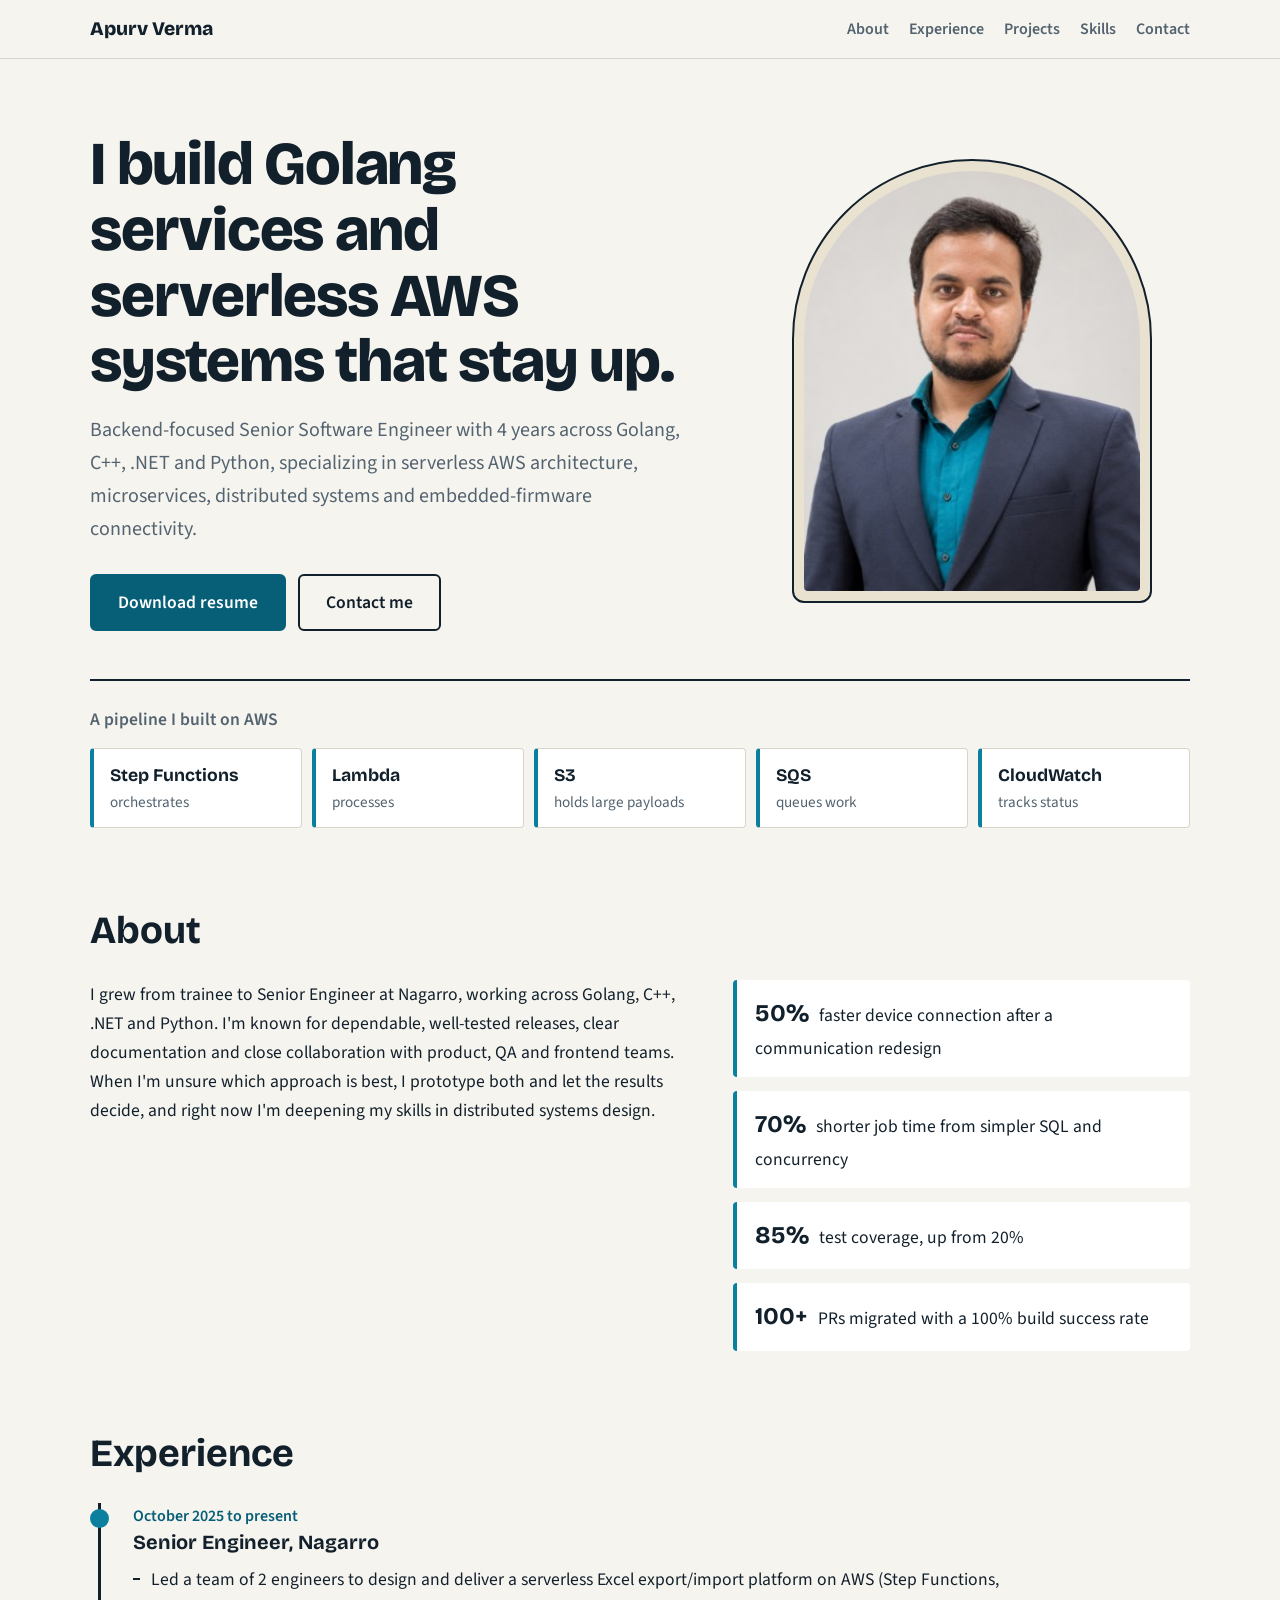
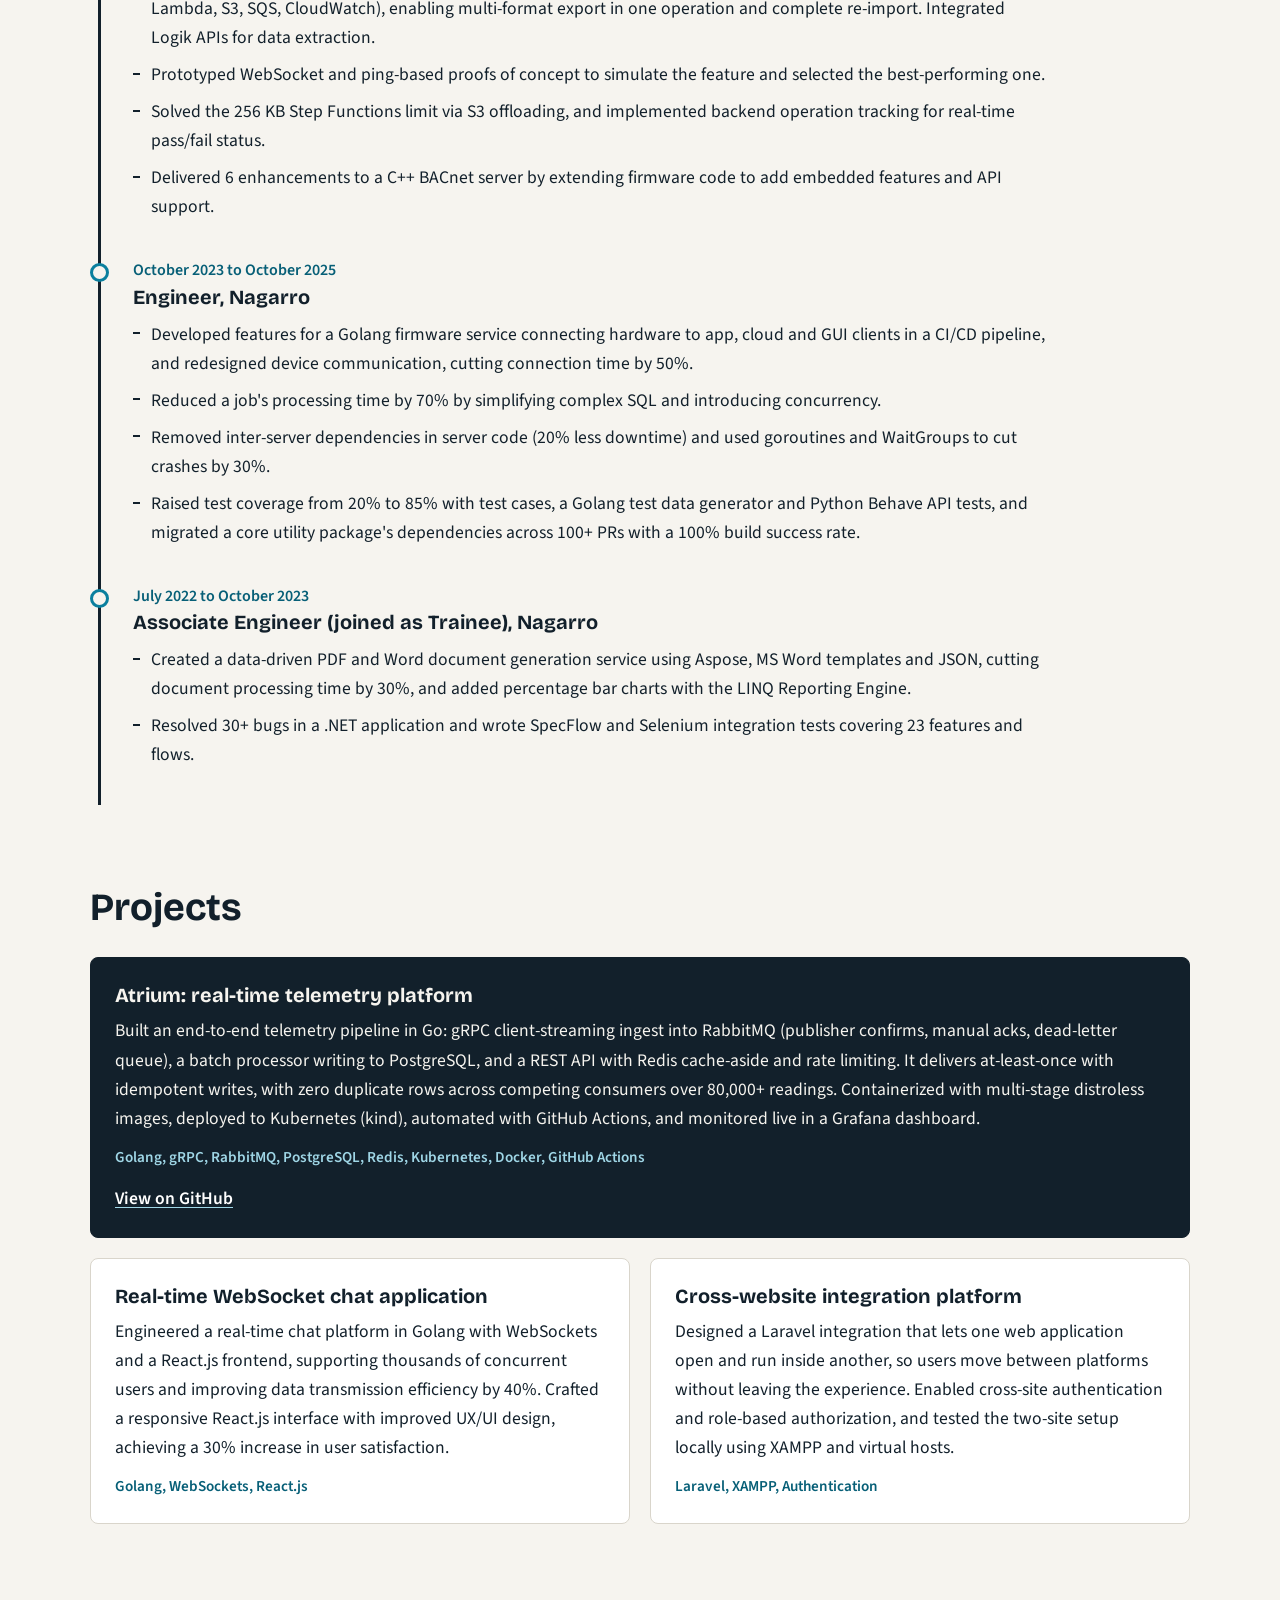
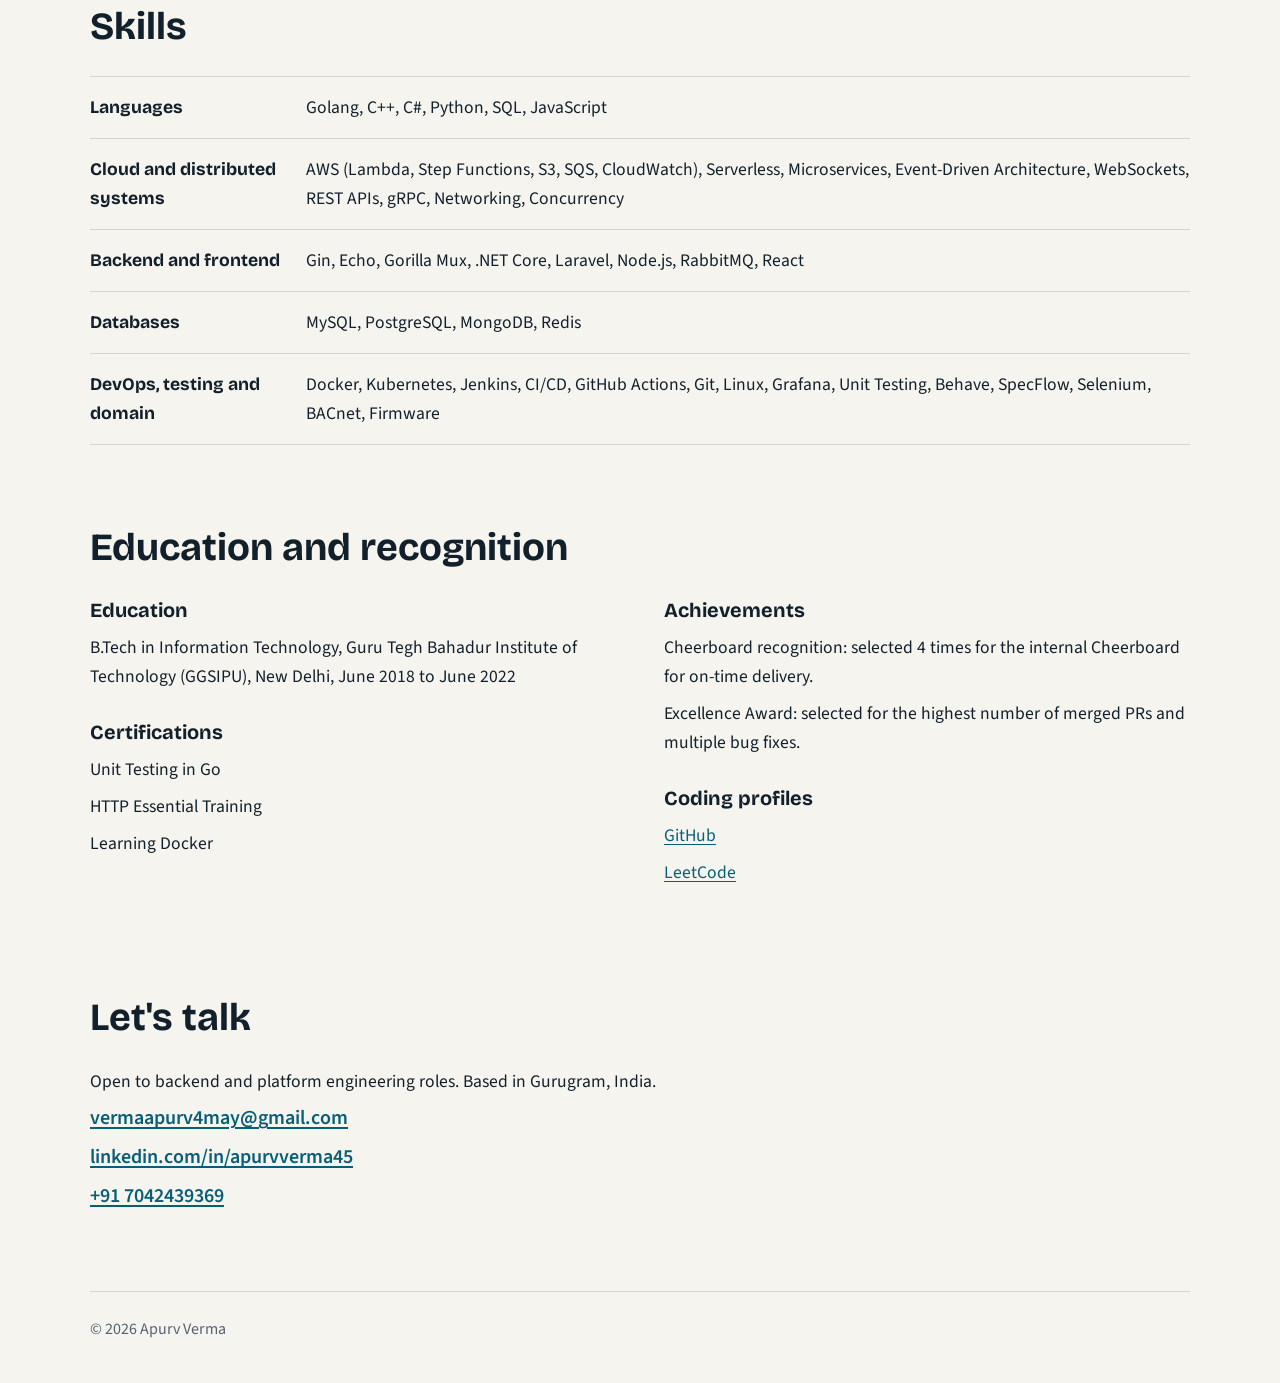
==== commit c124341b: "feat: add Atrium project with GitHub link" ====
--- a/index.html
+++ b/index.html
@@ -32,6 +32,7 @@
         <a class="btn primary" href="https://drive.google.com/uc?id=1cOaR02P2-Bm-VUjCeo49iSSNd7tK5LYZ" download>Download resume</a>
         <a class="btn" href="#contact">Contact me</a>
       </div>
+      
     </div>
     <figure class="hero-photo">
       <img src="img.jpg" alt="Portrait of Apurv Verma">
@@ -99,6 +100,12 @@
   <section id="projects" class="wrap block">
     <h2>Projects</h2>
     <div class="projects">
+      <article class="project lead-project">
+        <h3>Atrium: real-time telemetry platform</h3>
+        <p>Built an end-to-end telemetry pipeline in Go: gRPC client-streaming ingest into RabbitMQ (publisher confirms, manual acks, dead-letter queue), a batch processor writing to PostgreSQL, and a REST API with Redis cache-aside and rate limiting. It delivers at-least-once with idempotent writes, with zero duplicate rows across competing consumers over 80,000+ readings. Containerized with multi-stage distroless images, deployed to Kubernetes (kind), automated with GitHub Actions, and monitored live in a Grafana dashboard.</p>
+        <p class="tags">Golang, gRPC, RabbitMQ, PostgreSQL, Redis, Kubernetes, Docker, GitHub Actions</p>
+        <a class="project-link" href="https://github.com/Mikewattoski/atrium" target="_blank" rel="noopener" aria-label="View the Atrium project on GitHub">View on GitHub</a>
+      </article>
       <article class="project">
         <h3>Real-time WebSocket chat application</h3>
         <p>Engineered a real-time chat platform in Golang with WebSockets and a React.js frontend, supporting thousands of concurrent users and improving data transmission efficiency by 40%. Crafted a responsive React.js interface with improved UX/UI design, achieving a 30% increase in user satisfaction.</p>
@@ -118,8 +125,8 @@
       <div><dt>Languages</dt><dd>Golang, C++, C#, Python, SQL, JavaScript</dd></div>
       <div><dt>Cloud and distributed systems</dt><dd>AWS (Lambda, Step Functions, S3, SQS, CloudWatch), Serverless, Microservices, Event-Driven Architecture, WebSockets, REST APIs, gRPC, Networking, Concurrency</dd></div>
       <div><dt>Backend and frontend</dt><dd>Gin, Echo, Gorilla Mux, .NET Core, Laravel, Node.js, RabbitMQ, React</dd></div>
-      <div><dt>Databases</dt><dd>MySQL, PostgreSQL, MongoDB</dd></div>
-      <div><dt>DevOps, testing and domain</dt><dd>Docker, Jenkins, CI/CD, Git, Linux, Unit Testing, Behave, SpecFlow, Selenium, BACnet, Firmware</dd></div>
+      <div><dt>Databases</dt><dd>MySQL, PostgreSQL, MongoDB, Redis</dd></div>
+      <div><dt>DevOps, testing and domain</dt><dd>Docker, Kubernetes, Jenkins, CI/CD, GitHub Actions, Git, Linux, Grafana, Unit Testing, Behave, SpecFlow, Selenium, BACnet, Firmware</dd></div>
     </dl>
   </section>
 
--- a/styles.css
+++ b/styles.css
@@ -112,4 +112,10 @@
   .btn { width: 100%; text-align: center; }
   .nav nav { gap: 16px; width: 100%; }
   .timeline > li { padding-left: 22px; }
-}+}
+
+/* Project links */
+.project-link { display: inline-block; margin-top: 14px; font-weight: 600; }
+.project.lead-project .project-link { color: #fff; text-decoration-color: #9fd6e6; }
+.project.lead-project .project-link:hover { color: #9fd6e6; }
+.project.lead-project a:focus-visible { outline-color: #9fd6e6; }
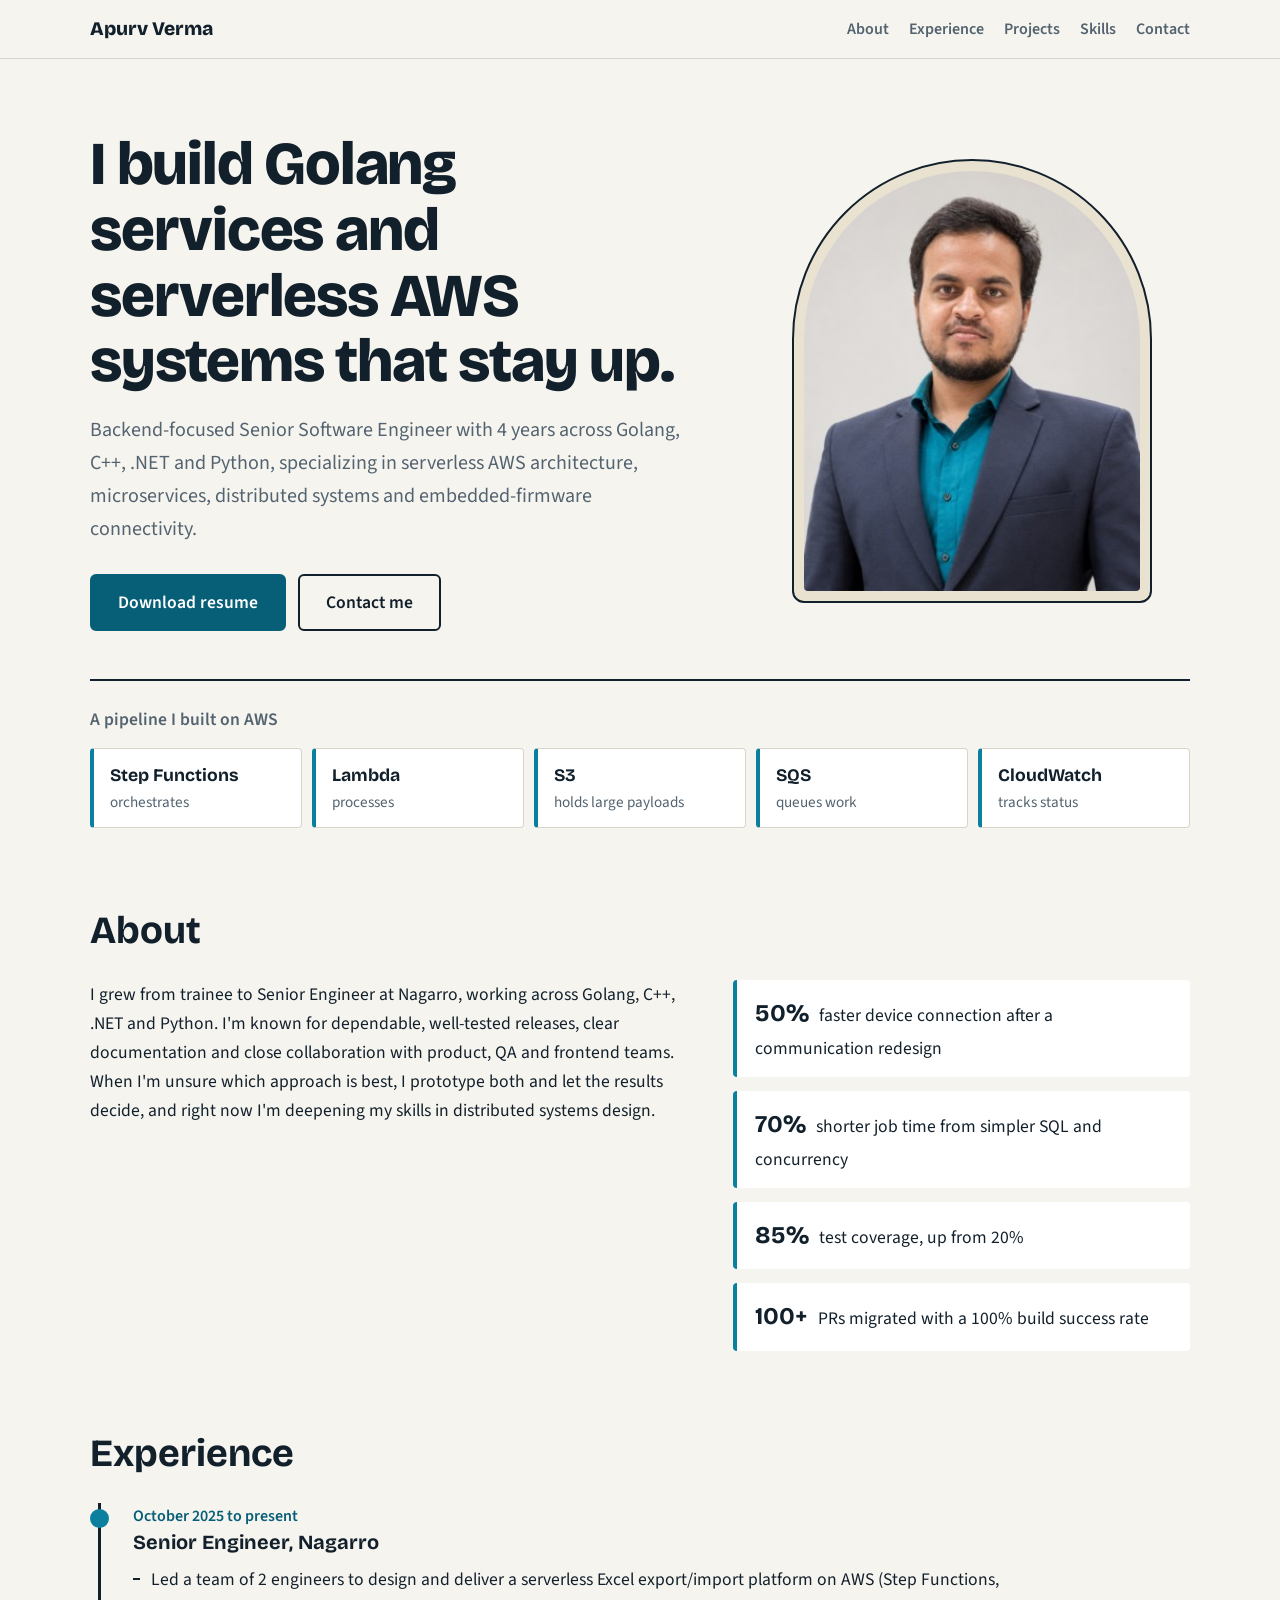
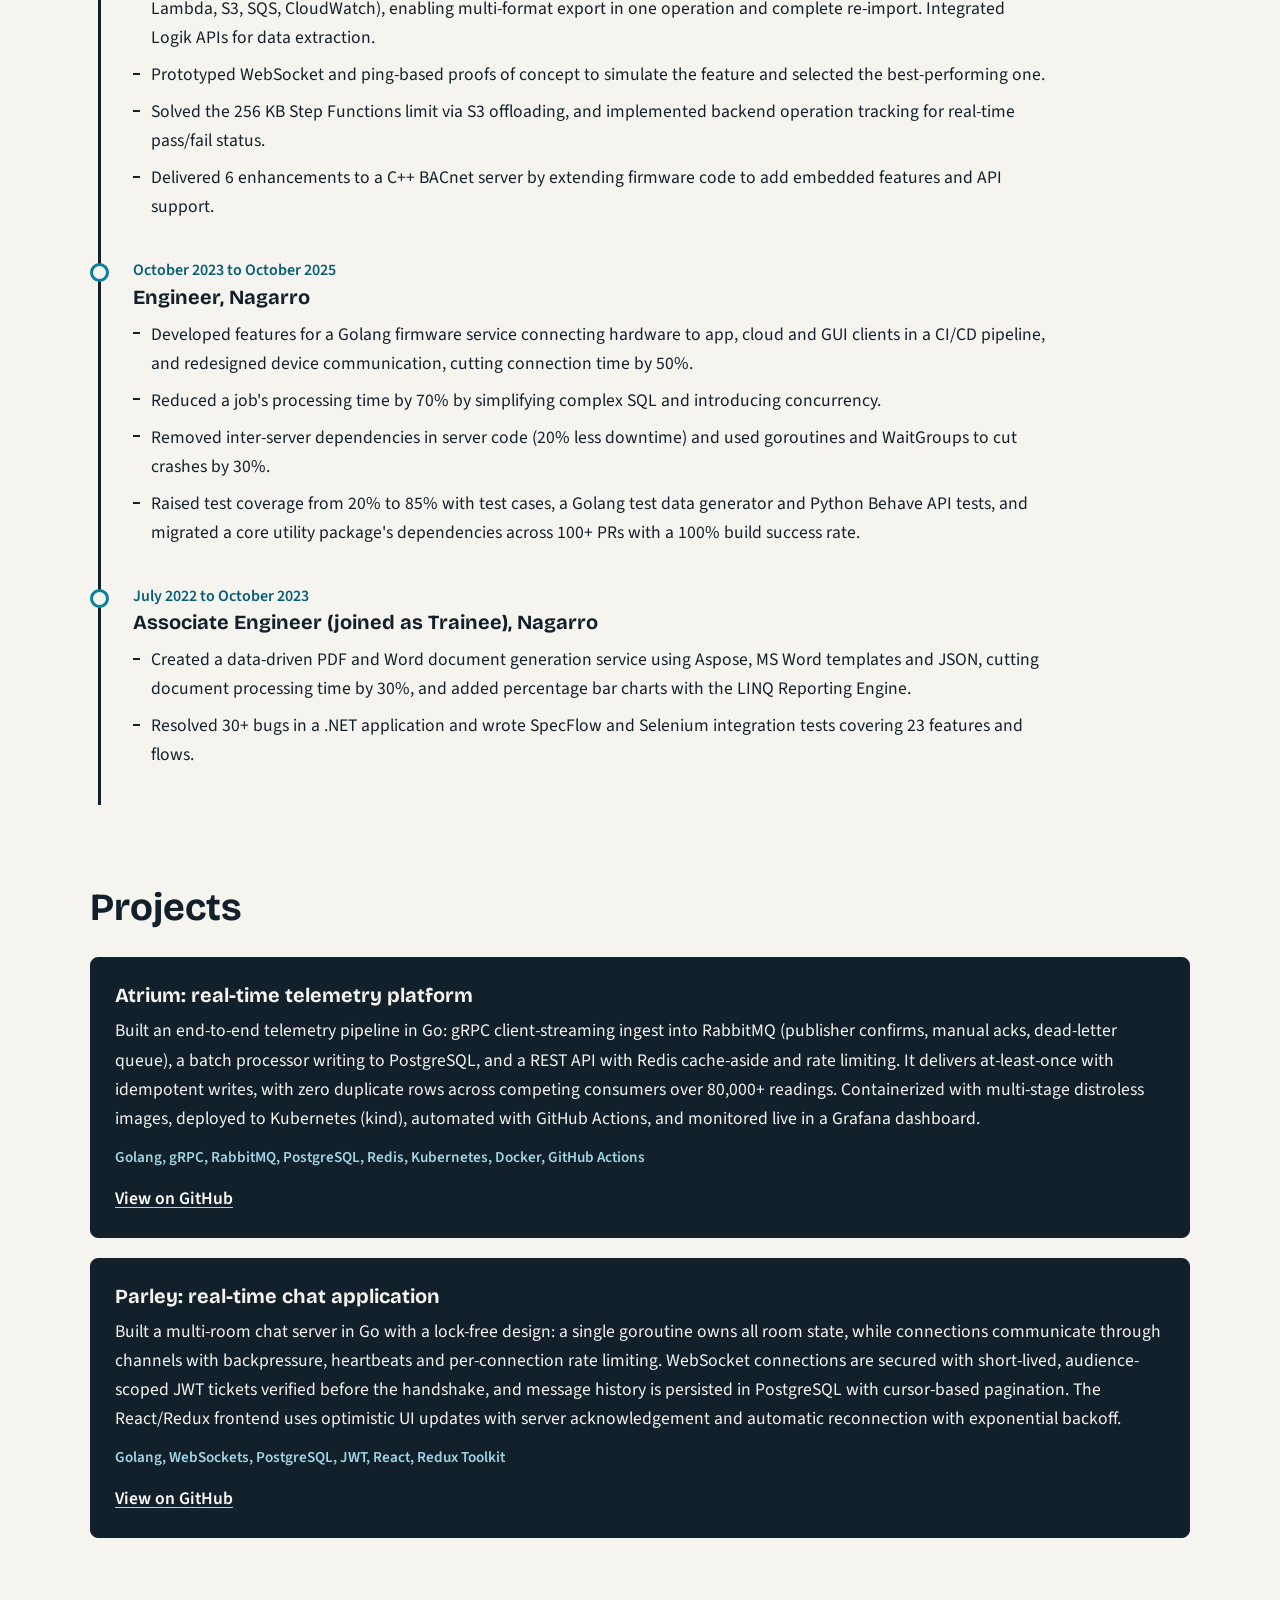
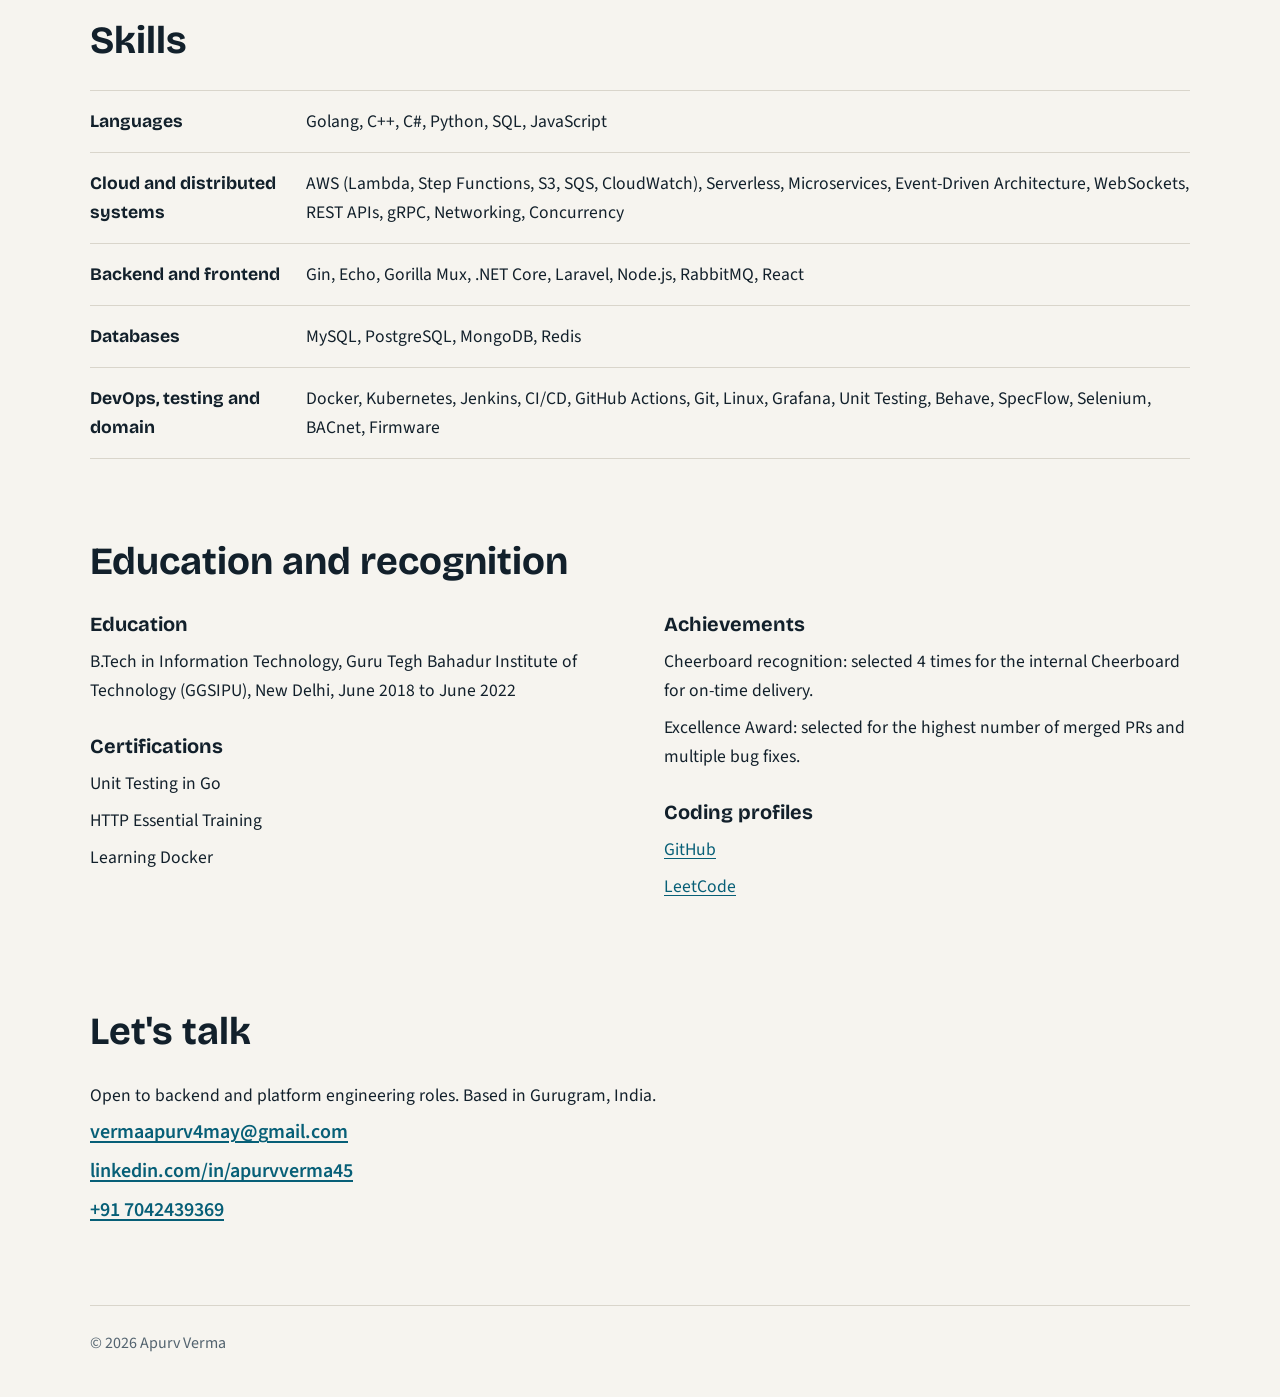
==== commit ce9bc064: "feat: replace WebSocket chat placeholder with Parley project and link" ====
--- a/index.html
+++ b/index.html
@@ -106,15 +106,11 @@
         <p class="tags">Golang, gRPC, RabbitMQ, PostgreSQL, Redis, Kubernetes, Docker, GitHub Actions</p>
         <a class="project-link" href="https://github.com/Mikewattoski/atrium" target="_blank" rel="noopener" aria-label="View the Atrium project on GitHub">View on GitHub</a>
       </article>
-      <article class="project">
-        <h3>Real-time WebSocket chat application</h3>
-        <p>Engineered a real-time chat platform in Golang with WebSockets and a React.js frontend, supporting thousands of concurrent users and improving data transmission efficiency by 40%. Crafted a responsive React.js interface with improved UX/UI design, achieving a 30% increase in user satisfaction.</p>
-        <p class="tags">Golang, WebSockets, React.js</p>
-      </article>
-      <article class="project">
-        <h3>Cross-website integration platform</h3>
-        <p>Designed a Laravel integration that lets one web application open and run inside another, so users move between platforms without leaving the experience. Enabled cross-site authentication and role-based authorization, and tested the two-site setup locally using XAMPP and virtual hosts.</p>
-        <p class="tags">Laravel, XAMPP, Authentication</p>
+      <article class="project lead-project">
+        <h3>Parley: real-time chat application</h3>
+        <p>Built a multi-room chat server in Go with a lock-free design: a single goroutine owns all room state, while connections communicate through channels with backpressure, heartbeats and per-connection rate limiting. WebSocket connections are secured with short-lived, audience-scoped JWT tickets verified before the handshake, and message history is persisted in PostgreSQL with cursor-based pagination. The React/Redux frontend uses optimistic UI updates with server acknowledgement and automatic reconnection with exponential backoff.</p>
+        <p class="tags">Golang, WebSockets, PostgreSQL, JWT, React, Redux Toolkit</p>
+        <a class="project-link" href="https://github.com/Mikewattoski/parley" target="_blank" rel="noopener" aria-label="View the Parley project on GitHub">View on GitHub</a>
       </article>
     </div>
   </section>
